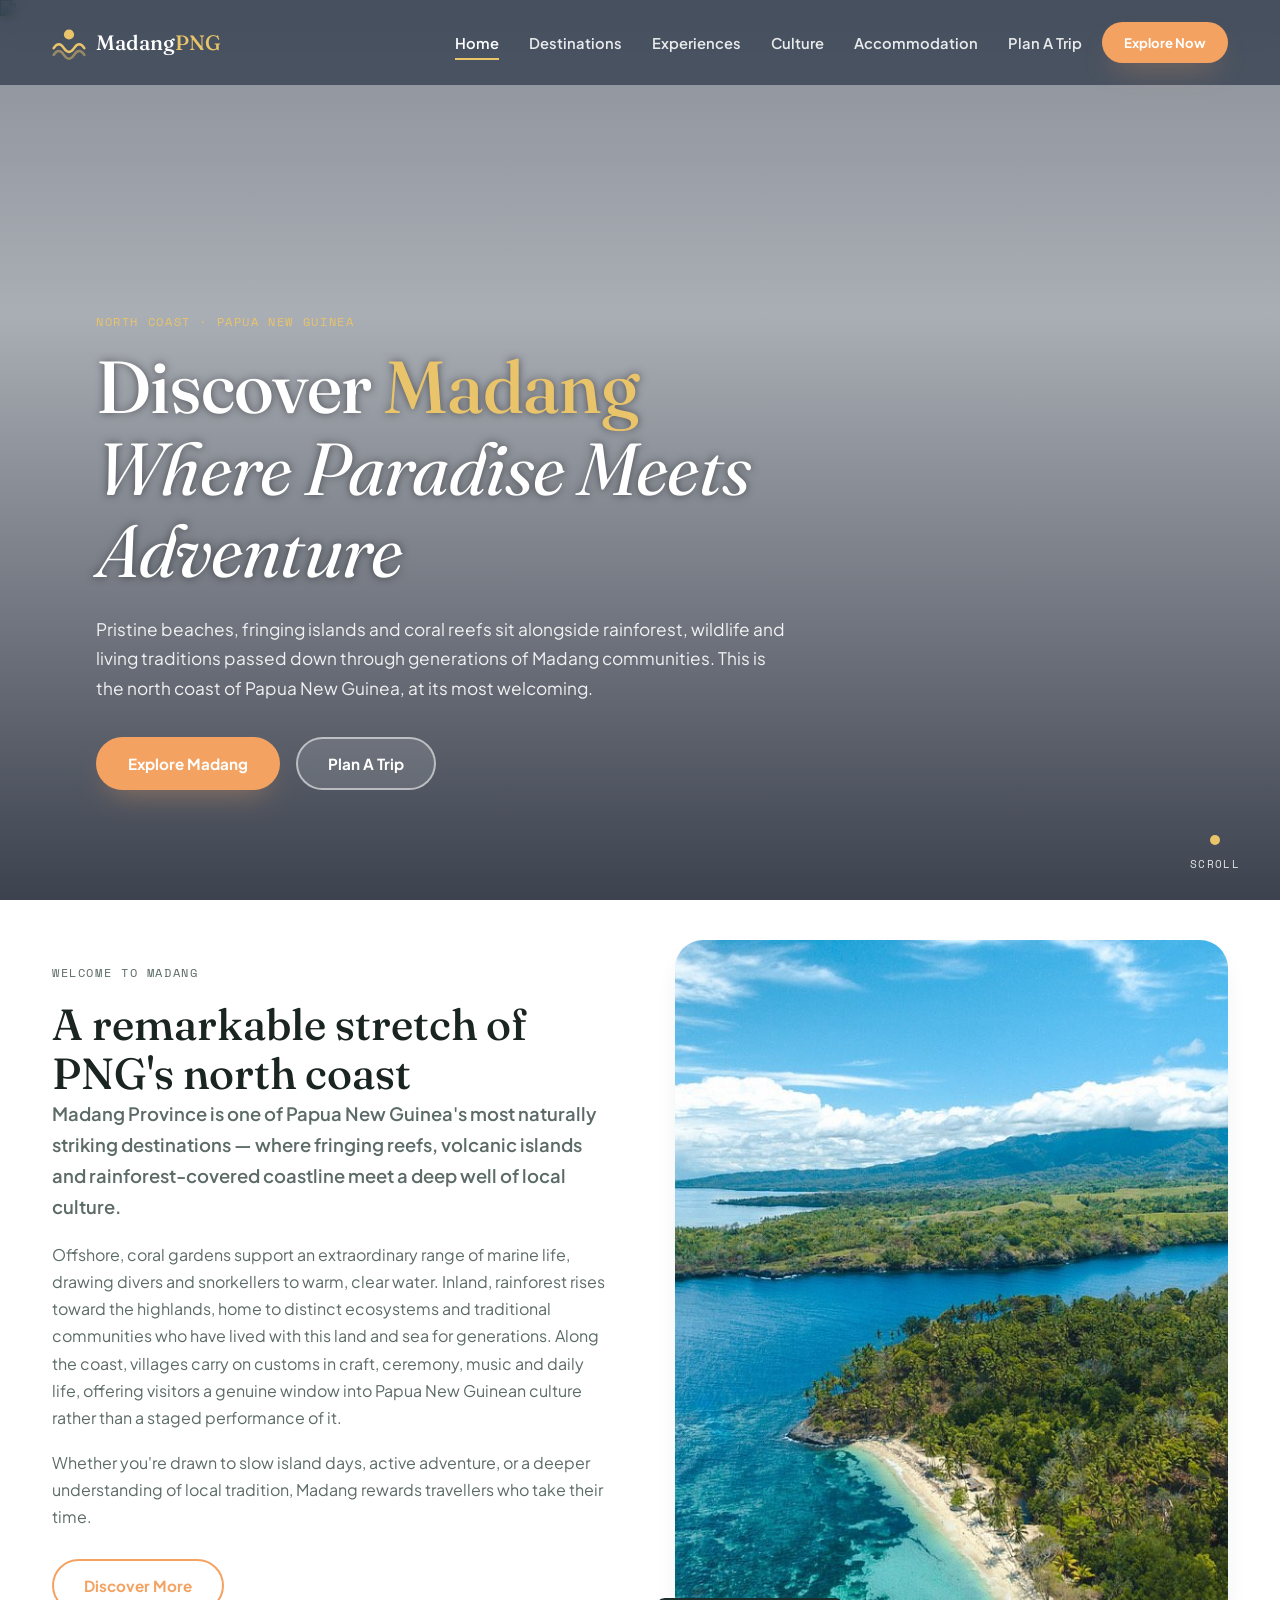
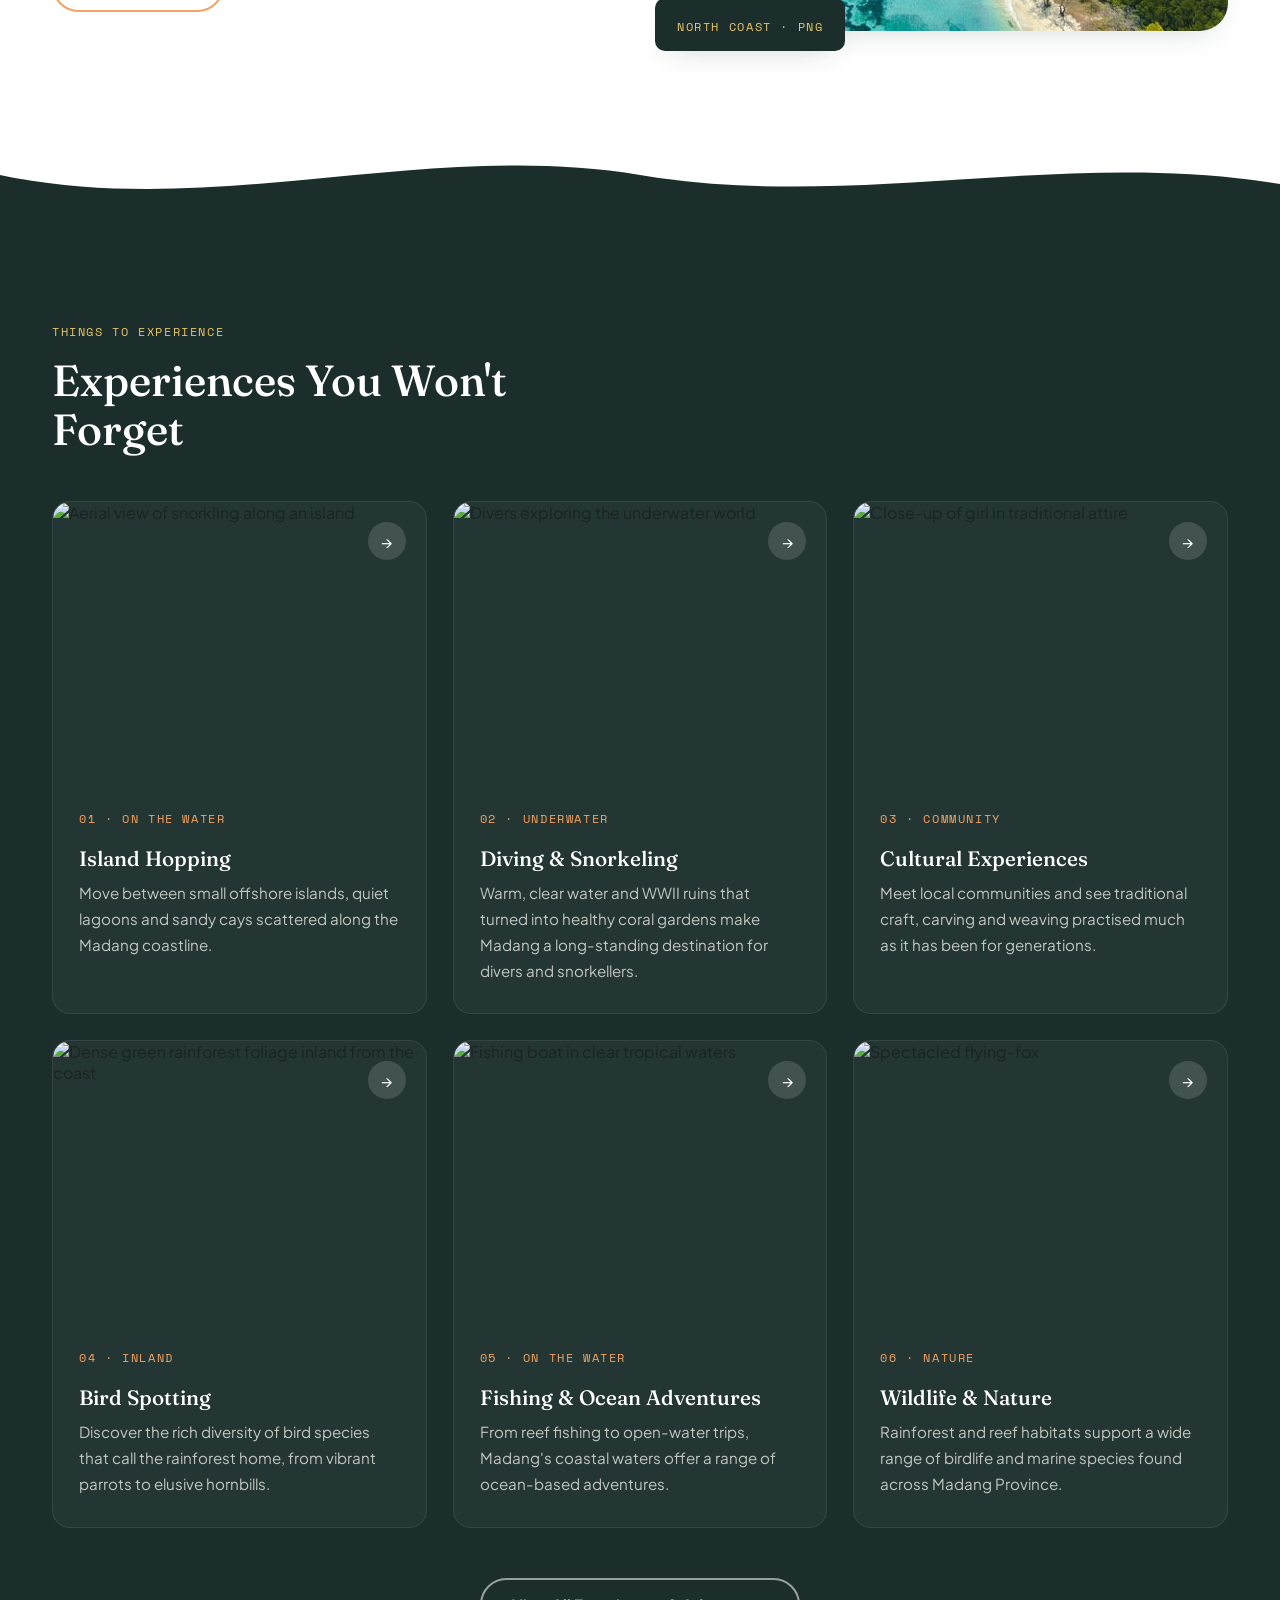
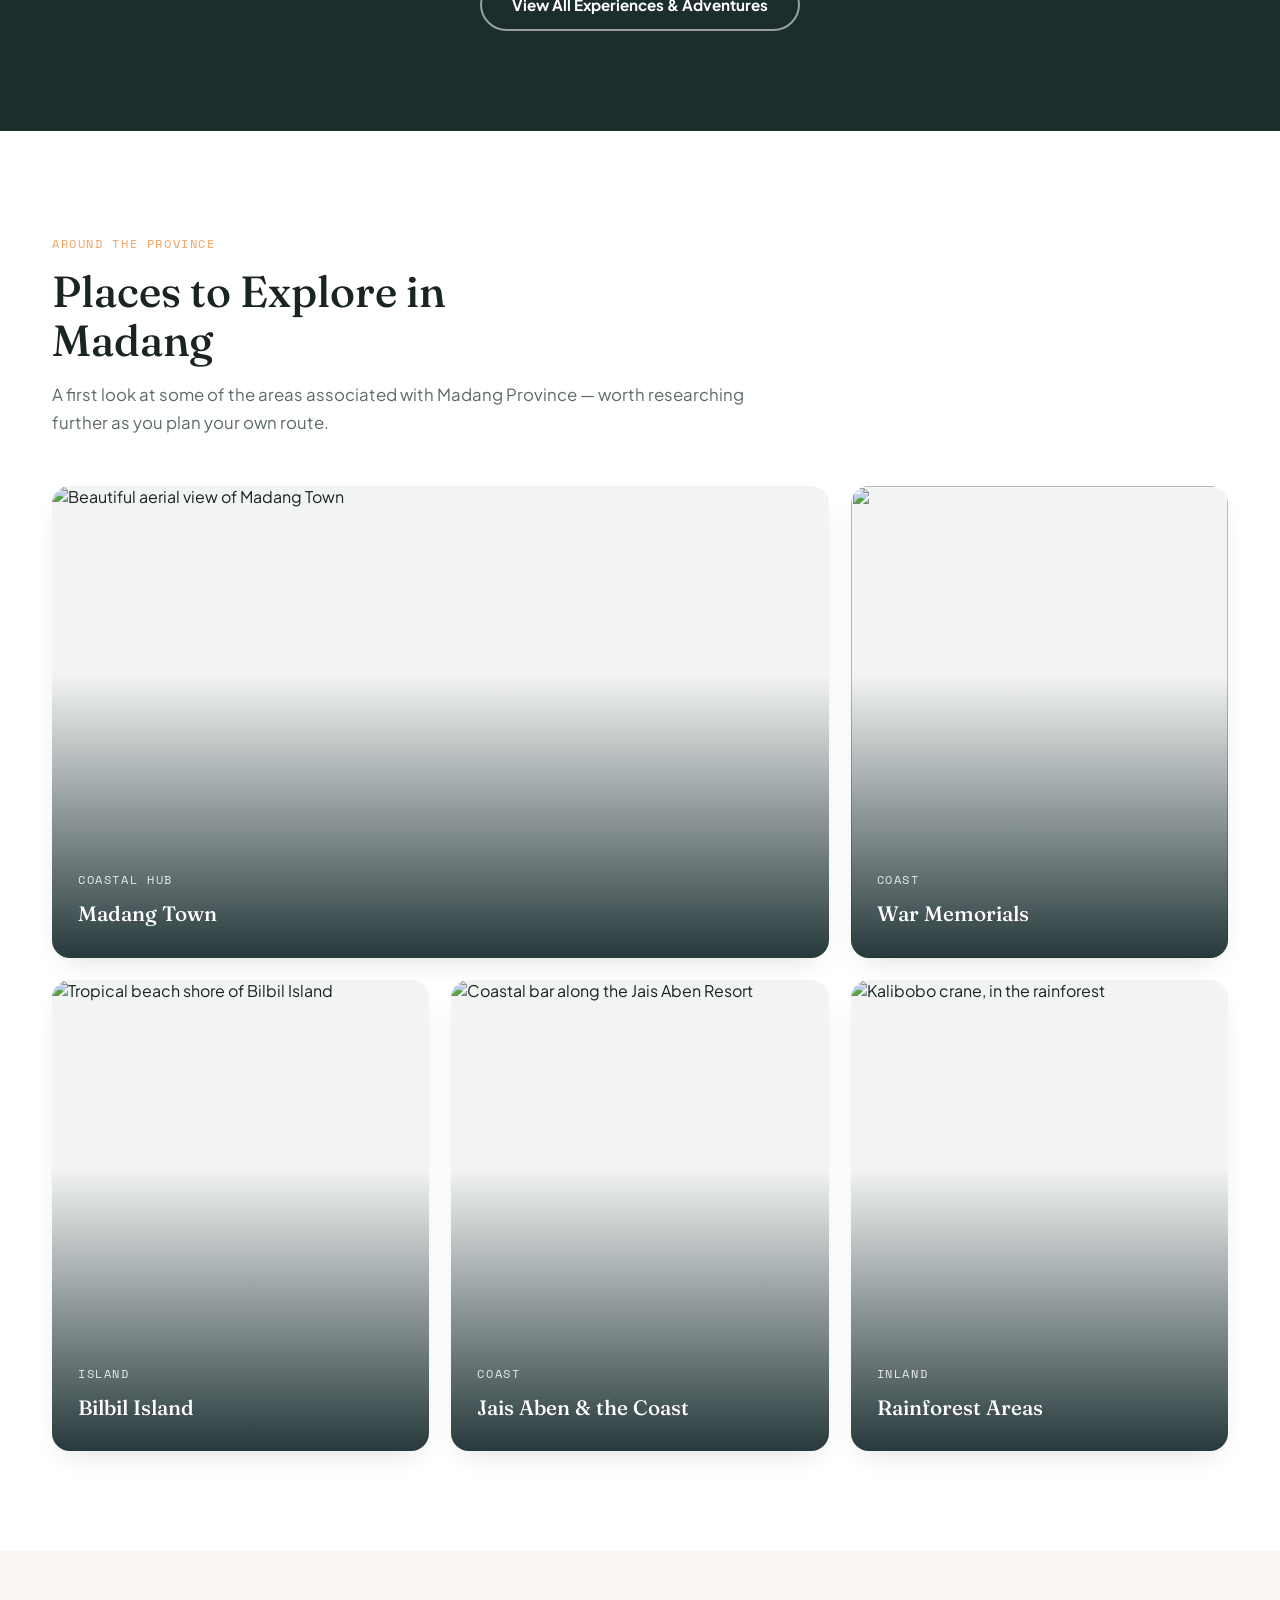
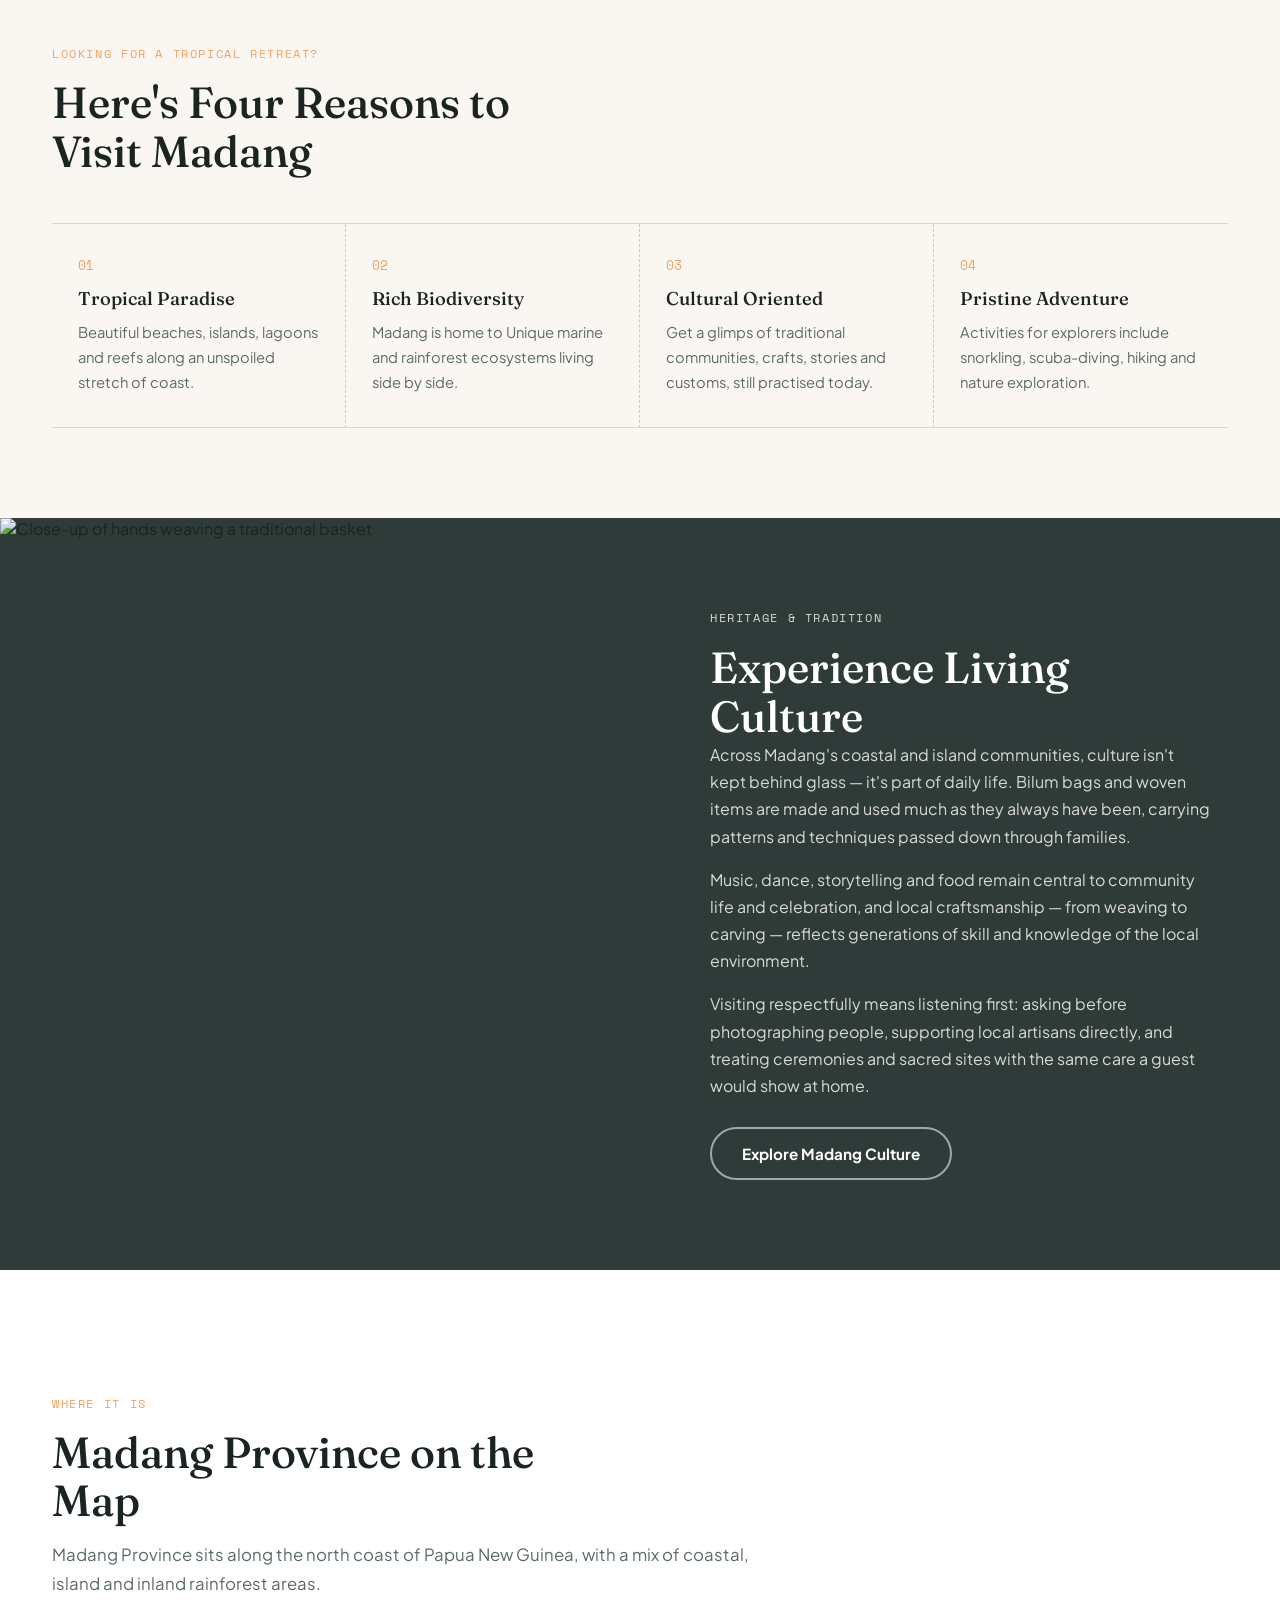
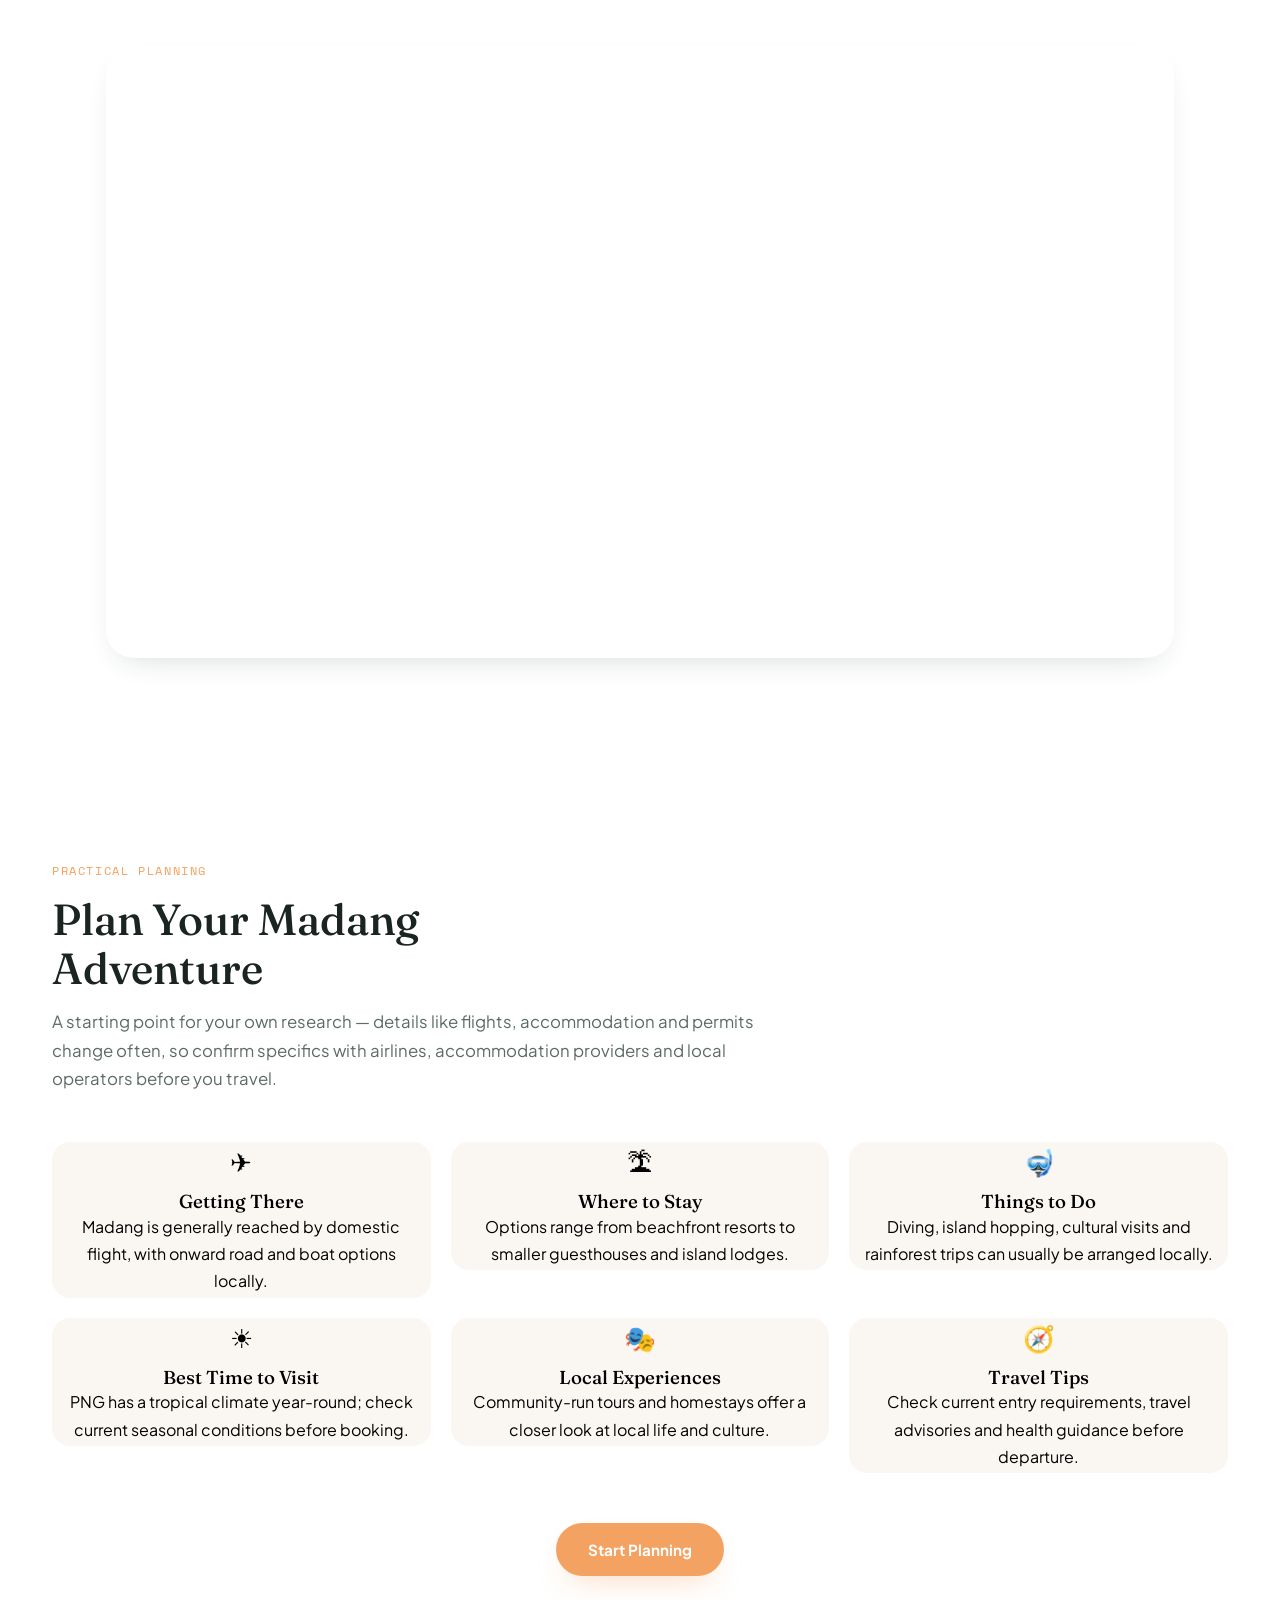
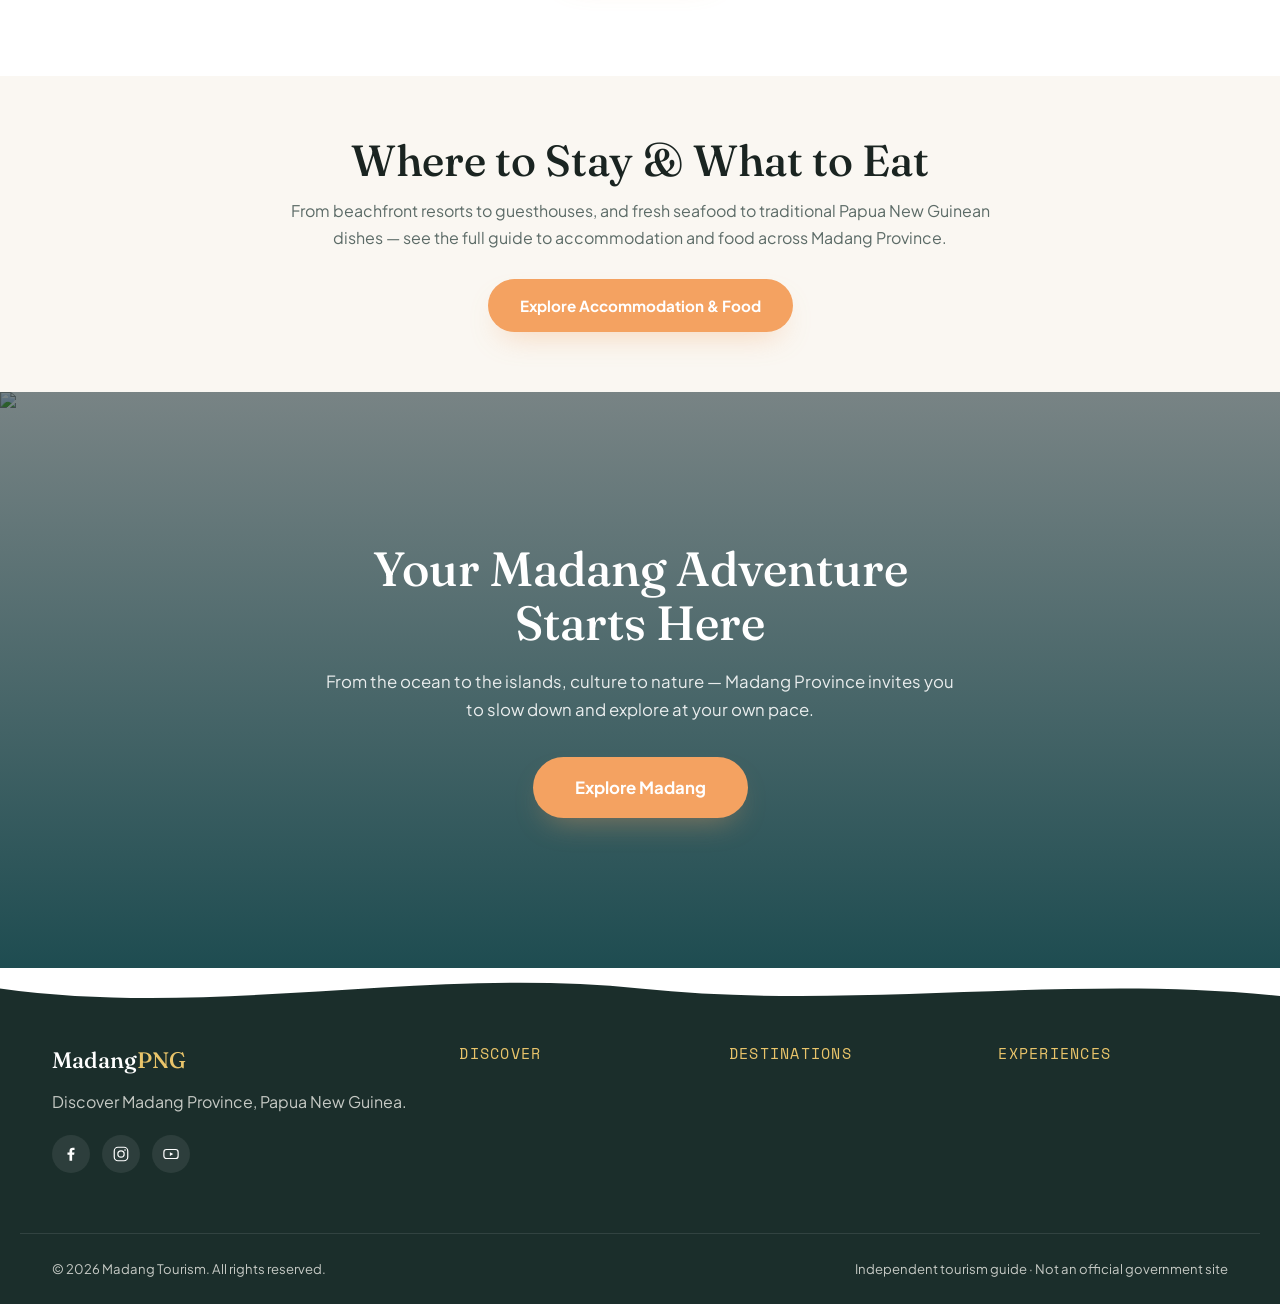
==== index.html @ 0f3cd597 "Change button text from 'Plan Your Trip' to 'Plan A Trip'" ====
<!DOCTYPE html> <!-- Declares this file as HTML5 so the browser uses modern HTML parsing rules. -->
<html lang="en"> <!-- Sets the page language to English for accessibility and correct browser interpretation. -->
  <head> <!-- Begins the metadata section where page settings, linked fonts, and the stylesheet are defined. -->
    <meta charset="UTF-8"> <!-- Declares the character set so the browser renders text correctly. -->
    <meta name="viewport" content="width=device-width, initial-scale=1.0"> <!-- Makes the page responsive by matching the device width on mobile screens. -->
    <meta name="description" content="Discover Madang Province, Papua New Guinea — tropical islands, coral reefs, rainforest and living culture on the north coast."> <!-- Provides a short summary of the page for search engines and previews. -->
    
    <title>Madang Tours | Where Paradise Meets Adventure</title> <!-- Sets the tab text and search-result page title. -->

    <link rel="preconnect" href="https://fonts.googleapis.com"> <!-- Starts a faster connection to Google Fonts before the browser requests the font files. -->
    <link rel="preconnect" href="https://fonts.gstatic.com" crossorigin> <!-- Prepares the Google Fonts host for the next font request. -->
    <link href="https://fonts.googleapis.com/css2?family=Fraunces:ital,opsz,wght@0,9..144,300;0,9..144,400;0,9..144,500;0,9..144,600;1,9..144,400;1,9..144,500&family=Plus+Jakarta+Sans:wght@400;500;600;700;800&family=Space+Mono:wght@400;700&display=swap" rel="stylesheet"> <!-- Loads the custom fonts used across the site. -->
    <link rel="stylesheet" href="style.css"> <!-- Links the shared stylesheet that controls the layout and visual styling. -->
  </head> <!-- Ends the metadata section before the visible page content begins. -->
  
  <body data-page="home"> <!-- Starts the visible page content and tells the script that this is the home page. -->

<!-- Skip link -->
<a href="#main" class="skip-link">Skip to content</a> <!-- Accessibility link letting keyboard users jump straight past the nav to the main content -->

<!-- ============ NAVIGATION ============ -->
<header class="nav" id="siteNav"> <!-- The site header/navigation bar; id is used by JS to add scroll styling -->
  <div class="nav__inner"> <!-- Inner wrapper that centers and pads the nav content -->
    <a href="#home" class="nav__brand"> <!-- Logo/brand link that scrolls back to the hero section -->
      <span class="nav__brand-mark" aria-hidden="true"> <!-- Wrapper for the decorative logo icon; hidden from screen readers -->
        <svg viewBox="0 0 40 40" width="34" height="34"><path d="M2 26c4-6 8-6 12 0s8 6 12 0 8-6 12 0" fill="none" stroke="currentColor" stroke-width="3" stroke-linecap="round"/><path d="M2 34c4-6 8-6 12 0s8 6 12 0 8-6 12 0" fill="none" stroke="currentColor" stroke-width="3" stroke-linecap="round" opacity="0.5"/><circle cx="20" cy="10" r="6" fill="currentColor"/></svg> <!-- Small hand-drawn SVG icon of waves and a sun/island representing the brand -->
      </span> <!-- Closes the icon wrapper -->
      <span class="nav__brand-text">Madang<em>PNG</em></span> <!-- The text logo "MadangPNG", matching the sub-pages -->
    </a> <!-- Closes the brand link -->

    <nav class="nav__links" id="navLinks" aria-label="Primary"> <!-- The list of navigation links; id lets JS open/close it on mobile -->
      <a href="#home" class="nav__link" data-page="home">Home</a>
      <a href="#destinations" class="nav__link">Destinations</a>
      <a href="experiences.html" class="nav__link" data-page="experiences">Experiences</a>
      <a href="culture.html" class="nav__link" data-page="culture">Culture</a>
      <a href="accommodation.html" class="nav__link" data-page="accommodation">Accommodation</a>
      <a href="#plan" class="nav__link">Plan A Trip</a>
    </nav> <!-- Closes the navigation links list -->

    <div class="nav__actions"> <!-- Wrapper for the right-hand side nav controls (button + burger) -->
      <a href="#plan" class="btn btn--coral btn--sm">Explore Now</a> <!-- Prominent call-to-action button in the nav bar -->
      <input class="menu-toggle" type="checkbox" id="navToggle" aria-label="Toggle navigation">
      <button class="nav__burger" id="navBurger" type="button" aria-label="Open menu" aria-expanded="false" aria-controls="navLinks"> <!-- Hamburger button shown only on mobile; aria attributes describe its state for screen readers -->
        <span></span><span></span><span></span> <!-- The three lines that make up the hamburger icon, animated into an X via CSS/JS -->
      </button> <!-- Closes the hamburger button -->
    </div> <!-- Closes nav actions wrapper -->
  </div> <!-- Closes nav inner wrapper -->
</header> <!-- Closes the site header -->

<main id="main"> <!-- Landmark wrapping all main page content; target of the skip link -->

  <!-- ============ HERO ============ -->
  <section class="hero" id="home"> <!-- Full-screen hero section; id="home" is the nav target -->
    <div class="hero__media"> <!-- Wrapper that holds the background image and overlay -->
      <img src="https://images.unsplash.com/photo-1544551763-46a013bb70d5?auto=format&fit=crop&w=1920&q=80" alt="Image of scuba diver diving in coral waters." loading="eager"> <!-- Hero background photo; loading="eager" because it's above the fold and should load immediately -->
      <div class="hero__overlay"></div> <!-- Empty div styled in CSS as a dark gradient so the white text stays readable over the photo -->
    </div> <!-- Closes hero media wrapper -->
    <div class="hero__content"> <!-- Wrapper for the hero text and buttons, sits above the image via z-index -->
      <p class="eyebrow eyebrow--light">north coast &middot; papua new guinea</p> <!-- Small uppercase label above the headline -->
      <h1 class="hero__title">Discover <span class="madang">Madang</span><br><em>Where Paradise Meets Adventure</em></h1> <!-- Main page headline; <br> forces a line break, <em> italicizes the tagline -->
      <p class="hero__desc">Pristine beaches, fringing islands and coral reefs sit alongside rainforest, wildlife and living traditions passed down through generations of Madang communities. This is the north coast of Papua New Guinea, at its most welcoming.</p> <!-- Supporting paragraph describing Madang -->
      <div class="hero__actions"> <!-- Wrapper that lays the two hero buttons out side by side -->
        <a href="#discover" class="btn btn--coral">Explore Madang</a> <!-- Primary button scrolling to the About/Discover section -->
        <a href="#plan" class="btn btn--ghost">Plan A Trip</a> <!-- Secondary, less prominent button scrolling to the Plan section -->
      </div> <!-- Closes hero actions wrapper -->
    </div> <!-- Closes hero content wrapper -->

    <a href="#discover" class="hero__scroll" aria-label="Scroll to discover Madang"> <!-- Scroll-down indicator link; aria-label gives it a meaningful name for screen readers -->
      <span class="hero__scroll-dot"></span> <!-- Small animated dot that bobs up and down via CSS -->
      <span class="hero__scroll-label">Scroll</span> <!-- Text label under the dot -->
    </a> <!-- Closes the scroll indicator link -->
  </section> <!-- Closes the hero section -->

  <!-- ============ ABOUT / WELCOME ============ -->
  <section class="about reveal" id="discover"> <!-- About section; "reveal" class means JS will fade it in on scroll -->
    <div class="container about__grid"> <!-- Centers content and arranges it as a two-column grid -->
      <div class="about__text"> <!-- Left column: all the text content -->
        <p class="eyebrow">welcome to madang</p> <!-- Small uppercase label above the heading -->
        <h2 class="section-title">A remarkable stretch of PNG's north coast</h2> <!-- Section heading -->
        <p class="about__lead">Madang Province is one of Papua New Guinea's most naturally striking destinations — where fringing reefs, volcanic islands and rainforest-covered coastline meet a deep well of local culture.</p> <!-- Bold lead paragraph -->
        <p>Offshore, coral gardens support an extraordinary range of marine life, drawing divers and snorkellers to warm, clear water. Inland, rainforest rises toward the highlands, home to distinct ecosystems and traditional communities who have lived with this land and sea for generations. Along the coast, villages carry on customs in craft, ceremony, music and daily life, offering visitors a genuine window into Papua New Guinean culture rather than a staged performance of it.</p> <!-- First supporting paragraph -->
        <p>Whether you're drawn to slow island days, active adventure, or a deeper understanding of local tradition, Madang rewards travellers who take their time.</p> <!-- Second supporting paragraph -->
        <a href="#experiences" class="btn btn--outline">Discover More</a> <!-- Button linking down to the Experiences section -->
      </div> <!-- Closes about text column -->
      <div class="about__media"> <!-- Right column: the featured image and its caption tag -->
        <!-- Image alternative src="https://www.facebook.com/100083305594226/posts/the-most-iconic-kalibobo-light-house-in-beautiful-madang-well-captured-by-blue-t/476476711805845/" -->

        <img src="png-experience-tours.jpg" alt="Streach of the Northern Coast" loading="lazy"> <!-- Featured photo; loading="lazy" defers loading until it's near the viewport -->
        <div class="about__media-tag"> <!-- Small badge overlapping the bottom-left corner of the image -->
          <span class="eyebrow eyebrow--mono">north coast · PNG</span> <!-- Label text inside the badge -->
        </div> <!-- Closes the media tag badge -->
      </div> <!-- Closes about media column -->
    </div> <!-- Closes about grid container -->
  </section> <!-- Closes About section -->

  <div class="wave-divider wave-divider--to-deep" aria-hidden="true"><svg viewBox="0 0 1440 100" preserveAspectRatio="none"><path d="M0,40 C240,90 480,0 720,40 C960,80 1200,10 1440,50 L1440,100 L0,100 Z"></path></svg></div> <!-- Decorative SVG wave shape that visually transitions from the light About section into the dark Experiences section -->

  <!-- ============ EXPERIENCES ============ -->
  <section class="experiences reveal" id="experiences"> <!-- Experiences section on a dark teal background -->
    <div class="container"> <!-- Centers and constrains the content width -->
      <div class="section-head"> <!-- Wrapper for the section's eyebrow label and heading -->
        <p class="eyebrow eyebrow--light">things to experience</p> <!-- Small uppercase label -->
        <h2 class="section-title section-title--light">Experiences You Won't Forget</h2> <!-- Section heading, styled light/white for the dark background -->
      </div> <!-- Closes section head -->

      <div class="exp-grid"> <!-- CSS grid laying out the six experience cards -->

        <article class="exp-card"> <!-- Card 1: Island Hopping -->
          <div class="exp-card__media"> <!-- Wrapper that crops/sizes the card image -->
            <img src="https://images.trvl-media.com/place/2200/8434f81c-63f8-4d87-891b-596296224a2b.jpg?auto=compress&cs=tinysrgb&w=1000" alt="Aerial view of snorkling along an island" loading="lazy"> <!-- Card photo, lazy-loaded since it's below the fold -->
          </div> <!-- Closes media wrapper -->
          <div class="exp-card__body"> <!-- Text content area of the card -->
            <span class="eyebrow eyebrow--mono">01 · on the water</span> <!-- Numbered category label -->
            <h3>Island Hopping</h3> <!-- Card title -->
            <p>Move between small offshore islands, quiet lagoons and sandy cays scattered along the Madang coastline.</p> <!-- Card description -->
          </div> <!-- Closes card body -->
          <span class="exp-card__arrow" aria-hidden="true">&rarr;</span> <!-- Decorative circular arrow icon that rotates on hover -->
        </article> <!-- Closes card 1 -->

        <article class="exp-card"> <!-- Card 2: Diving & Snorkeling -->
          <div class="exp-card__media"> <!-- Image wrapper -->
            <img src="https://www.diveplanit.com/wp-content/uploads/2019/11/madang-b25-machineguns.jpg" alt="Divers exploring the underwater world" loading="lazy"> <!-- Card photo -->
          </div> <!-- Closes media wrapper -->
          <div class="exp-card__body"> <!-- Text content area -->
            <span class="eyebrow eyebrow--mono">02 · underwater</span> <!-- Numbered category label -->
            <h3>Diving &amp; Snorkeling</h3> <!-- Card title -->
            <p>Warm, clear water and WWII ruins that turned into healthy coral gardens make Madang a long-standing destination for divers and snorkellers.</p> <!-- Card description -->
          </div> <!-- Closes card body -->
          <span class="exp-card__arrow" aria-hidden="true">&rarr;</span> <!-- Decorative arrow icon -->
        </article> <!-- Closes card 2 -->

        <article class="exp-card"> <!-- Card 3: Cultural Experiences -->
          <div class="exp-card__media"> <!-- Image wrapper -->
            <img src="https://images.trvl-media.com/place/2200/9c62623a-3e90-42ce-a5d0-fafba3432986.jpg" alt="Close-up of girl in traditional attire" loading="lazy"> <!-- Card photo -->
          </div> <!-- Closes media wrapper -->
          <div class="exp-card__body"> <!-- Text content area -->
            <span class="eyebrow eyebrow--mono">03 · community</span> <!-- Numbered category label -->
            <h3>Cultural Experiences</h3> <!-- Card title -->
            <p>Meet local communities and see traditional craft, carving and weaving practised much as it has been for generations.</p> <!-- Card description -->
          </div> <!-- Closes card body -->
          <span class="exp-card__arrow" aria-hidden="true">&rarr;</span> <!-- Decorative arrow icon -->
        </article> <!-- Closes card 3 -->

        <article class="exp-card"> <!-- Card 4: Rainforest Adventures -->
          <div class="exp-card__media"> <!-- Image wrapper -->
            <img src="https://cdn.crowdriff.com/in-use/c06ed5a4-ca89-f542-00bb-84ffbcfb53c4/1080.jpg" alt="Dense green rainforest foliage inland from the coast" loading="lazy"> <!-- Card photo -->
          </div> <!-- Closes media wrapper -->
          <div class="exp-card__body"> <!-- Text content area -->
            <span class="eyebrow eyebrow--mono">04 · inland</span> <!-- Numbered category label -->
            <h3>Bird Spotting</h3> <!-- Card title -->
            <p>Discover the rich diversity of bird species that call the rainforest home, from vibrant parrots to elusive hornbills.</p> <!-- Card description -->
          </div> <!-- Closes card body -->
          <span class="exp-card__arrow" aria-hidden="true">&rarr;</span> <!-- Decorative arrow icon -->
        </article> <!-- Closes card 4 -->

        <article class="exp-card"> <!-- Card 5: Fishing & Ocean Adventures -->
          <div class="exp-card__media"> <!-- Image wrapper -->
            <img src="https://papuanewguinea.travel/wp-content/uploads/2023/10/sport-fisher_sportfishing-png_papua-new-guinea_2_0-1024x683.jpg?auto=compress&cs=tinysrgb&w=1000" alt="Fishing boat in clear tropical waters" loading="lazy"> <!-- Card photo -->
          </div> <!-- Closes media wrapper -->
          <div class="exp-card__body"> <!-- Text content area -->
            <span class="eyebrow eyebrow--mono">05 · on the water</span> <!-- Numbered category label -->
            <h3>Fishing &amp; Ocean Adventures</h3> <!-- Card title -->
            <p>From reef fishing to open-water trips, Madang's coastal waters offer a range of ocean-based adventures.</p> <!-- Card description -->
          </div> <!-- Closes card body -->
          <span class="exp-card__arrow" aria-hidden="true">&rarr;</span> <!-- Decorative arrow icon -->
        </article> <!-- Closes card 5 -->

        <article class="exp-card"> <!-- Card 6: Wildlife & Nature -->
          <div class="exp-card__media"> <!-- Image wrapper -->
            <img src="https://images.theconversation.com/files/343629/original/file-20200624-132410-mtns55.jpg?ixlib=rb-4.1.1&q=45&auto=format&w=1000&fit=clip" alt="Spectacled flying-fox" loading="lazy"> <!-- Card photo -->
          </div> <!-- Closes media wrapper -->
          <div class="exp-card__body"> <!-- Text content area -->
            <span class="eyebrow eyebrow--mono">06 · nature</span> <!-- Numbered category label -->
            <h3>Wildlife &amp; Nature</h3> <!-- Card title -->
            <p>Rainforest and reef habitats support a wide range of birdlife and marine species found across Madang Province.</p> <!-- Card description -->
          </div> <!-- Closes card body -->
          <span class="exp-card__arrow" aria-hidden="true">&rarr;</span> <!-- Decorative arrow icon -->
        </article> <!-- Closes card 6 -->

      </div> <!-- Closes experiences grid -->
      <div class="plan-cta"> <!-- Reuses the same centered-button wrapper style as the Plan section -->
        <a href="experiences.html" class="btn btn--outline-light">View All Experiences &amp; Adventures</a> <!-- Links to the full Experiences & Adventures page for the complete list -->
      </div> <!-- Closes the view-all CTA wrapper -->
    </div> <!-- Closes container -->
  </section> <!-- Closes Experiences section -->

  <!-- ============ DESTINATIONS ============ -->
  <section class="destinations reveal" id="destinations"> <!-- Destinations section, light background -->
    <div class="container"> <!-- Centers content -->
      <div class="section-head"> <!-- Heading block for this section -->
        <p class="eyebrow">around the province</p> <!-- Small uppercase label -->
        <h2 class="section-title">Places to Explore in Madang</h2> <!-- Section heading -->
        <p class="section-lead">A first look at some of the areas associated with Madang Province — worth researching further as you plan your own route.</p> <!-- Explanatory lead paragraph, sets honest expectations -->
      </div> <!-- Closes section head -->

      <div class="dest-grid"> <!-- CSS grid laying out the destination cards -->

        <article class="dest-card dest-card--wide"> <!-- First card, styled wider (spans 2 grid columns) -->
          <img src="https://thewritestuffpng.com/wp-content/uploads/2022/03/DSCN6022-1.jpg" alt="Beautiful aerial view of Madang Town" loading="lazy"> <!-- Background photo for the card -->
          <div class="dest-card__overlay"> <!-- Text overlay sitting on top of the image -->
            <span class="eyebrow eyebrow--mono eyebrow--light">coastal hub</span> <!-- Category label -->
            <h3>Madang Town</h3> <!-- Destination name -->
            <!--<p>Known locally as a scenic harbour town and the province's main coastal centre.</p> Destination description -->
          </div> <!-- Closes overlay -->
        </article> <!-- Closes Madang Town card -->

        <article class="dest-card"> <!-- Second card: War memorial card -->
          <img src="https://madfornewsblog.wordpress.com/wp-content/uploads/2019/04/anzac.jpg?w=816" loading="lazy"> <!-- Background photo -->
          <div class="dest-card__overlay"> <!-- Text overlay -->
            <span class="eyebrow eyebrow--mono eyebrow--light">coast</span> <!-- Category label -->
            <h3>War Memorials</h3> <!-- Destination name -->
            <!--<p>The Coastwatchers Memorial in Madang, Papua New Guinea, stands as a prominent monument honoring the brave operatives of World War II</p> Description -->
          </div> <!-- Closes overlay -->
        </article> <!-- Closes War Memorial card -->

        <article class="dest-card"> <!-- Third card: Bilbil Island -->
          <img src="https://www.journeyera.com/wp-content/uploads/2019/11/MADANG-PAPUA-NEW-GUINEA-0229-1-768x512.jpg" alt="Tropical beach shore of Bilbil Island" loading="lazy"> <!-- Background photo -->
          <div class="dest-card__overlay"> <!-- Text overlay -->
            <span class="eyebrow eyebrow--mono eyebrow--light">island</span> <!-- Category label -->
            <h3>Bilbil Island</h3> <!-- Destination name -->
            <!--<p>A coastal community associated with traditional pottery-making along this stretch of coast.</p> Description -->
          </div> <!-- Closes overlay -->
        </article> <!-- Closes Bilbil Island card -->

        <article class="dest-card"> <!-- Fourth card: Jais Aben & the Coast -->
          <img src="https://dynamic-media-cdn.tripadvisor.com/media/photo-o/04/53/e9/d3/eating-outdoors-at-restaurant.jpg?w=900&h=-1&s=1" alt="Coastal bar along the Jais Aben Resort" loading="lazy"> <!-- Background photo -->
          <div class="dest-card__overlay"> <!-- Text overlay -->
            <span class="eyebrow eyebrow--mono eyebrow--light">coast</span> <!-- Category label -->
            <h3>Jais Aben &amp; the Coast</h3> <!-- Destination name -->
            <!--<p>Coastal areas north of Madang Town, known generally for diving access and quiet shoreline.</p> Description -->
          </div> <!-- Closes overlay -->
        </article> <!-- Closes Jais Aben card -->

        <article class="dest-card"> <!-- Sixth card: Rainforest Areas -->
          <img src="https://www.postcourier.com.pg/wp-content/uploads/2018/12/Canopy.gif?resize=1536,864" alt="Kalibobo crane, in the rainforest" loading="lazy"> <!-- Background photo -->
          <div class="dest-card__overlay"> <!-- Text overlay -->
            <span class="eyebrow eyebrow--mono eyebrow--light">inland</span> <!-- Category label -->
            <h3>Rainforest Areas</h3> <!-- Destination name -->
            <!--<p>Inland from the coast, rainforest landscapes offer a very different side of the province.</p> Description -->
          </div> <!-- Closes overlay -->
        </article> <!-- Closes Rainforest Areas card -->

      </div> <!-- Closes destinations grid -->
    </div> <!-- Closes container -->
  </section> <!-- Closes Destinations section -->

  <!-- ============ WHY MADANG — DIVE LOG STATS ============ -->
  <section class="why reveal"> <!-- "Why Madang" section on a sandy background -->
    <div class="container"> <!-- Centers content -->
      <div class="section-head"> <!-- Heading block -->
        <p class="eyebrow">looking for a tropical retreat?</p> <!-- Small uppercase label -->
        <h2 class="section-title">Here's Four Reasons to Visit Madang</h2> <!-- Section heading -->
      </div> <!-- Closes heading block -->

      <div class="why-log"> <!-- Grid of four "dive log" style entries with dashed dividers -->
        <div class="why-entry"> <!-- Entry 1 -->
          <span class="why-entry__mark" aria-hidden="true">01</span> <!-- Numbered mono-font label -->
          <h3>Tropical Paradise</h3> <!-- Entry heading -->
          <p>Beautiful beaches, islands, lagoons and reefs along an unspoiled stretch of coast.</p> <!-- Entry description -->
        </div> <!-- Closes entry 1 -->
        <div class="why-entry"> <!-- Entry 2 -->
          <span class="why-entry__mark" aria-hidden="true">02</span> <!-- Numbered label -->
          <h3>Rich Biodiversity</h3> <!-- Entry heading -->
          <p>Madang is home to Unique marine and rainforest ecosystems living side by side.</p> <!-- Entry description -->
        </div> <!-- Closes entry 2 -->
        <div class="why-entry"> <!-- Entry 3 -->
          <span class="why-entry__mark" aria-hidden="true">03</span> <!-- Numbered label -->
          <h3>Cultural Oriented</h3> <!-- Entry heading -->
          <p>Get a glimps of traditional communities, crafts, stories and customs, still practised today.</p> <!-- Entry description -->
        </div> <!-- Closes entry 3 -->
        <div class="why-entry"> <!-- Entry 4 -->
          <span class="why-entry__mark" aria-hidden="true">04</span> <!-- Numbered label -->
          <h3>Pristine Adventure</h3> <!-- Entry heading -->
          <p>Activities for explorers include snorkling, scuba-diving, hiking and nature exploration.</p> <!-- Entry description -->
        </div> <!-- Closes entry 4 -->
      </div> <!-- Closes why-log grid -->
    </div> <!-- Closes container -->
  </section> <!-- Closes Why Madang section -->

  <!-- ============ CULTURE ============ -->
  <section class="culture reveal" id="culture"> <!-- Two-column culture section on a deep green background -->
    <div class="culture__media"> <!-- Left/first column: the image -->
      <img src="https://images.trvl-media.com/place/2200/f64c86e2-c1e4-4a08-9428-fb7c15d194a0.jpg" alt="Close-up of hands weaving a traditional basket" loading="lazy"> <!-- Culture photo -->
    </div> <!-- Closes culture media column -->
    <div class="culture__content"> <!-- Right/second column: the text -->
      <p class="eyebrow eyebrow--mono">heritage &amp; tradition</p> <!-- Small uppercase label -->
      <h2 class="section-title">Experience Living Culture</h2> <!-- Section heading -->
      <p>Across Madang's coastal and island communities, culture isn't kept behind glass — it's part of daily life. Bilum bags and woven items are made and used much as they always have been, carrying patterns and techniques passed down through families.</p> <!-- First paragraph -->
      <p>Music, dance, storytelling and food remain central to community life and celebration, and local craftsmanship — from weaving to carving — reflects generations of skill and knowledge of the local environment.</p> <!-- Second paragraph -->
      <p>Visiting respectfully means listening first: asking before photographing people, supporting local artisans directly, and treating ceremonies and sacred sites with the same care a guest would show at home.</p> <!-- Third paragraph, on respectful tourism -->
      <a href="#plan" class="btn btn--outline btn--outline-light">Explore Madang Culture</a> <!-- Call-to-action button linking to the Plan section -->
    </div> <!-- Closes culture content column -->
  </section> <!-- Closes Culture section -->

  <br> <!-- Extra spacing before the map section -->

  <!-- ============ MAP OF MADANG PROVINCE ============ -->
  <section class="google_maps" id="map"> <!-- Google Maps embed section -->
    <div class="container"> <!-- Centers content -->
      <div class="section-head"> <!-- Heading block -->
        <p class="eyebrow">where it is</p> <!-- Small uppercase label -->
        <h2 class="section-title">Madang Province on the Map</h2> <!-- Section heading -->
        <p class="section-lead">Madang Province sits along the north coast of Papua New Guinea, with a mix of coastal, island and inland rainforest areas.</p> <!-- Explanatory lead paragraph -->
      </div> <!-- Closes heading block -->
    </div> <!-- Closes container -->
    <div class="google_maps__frame-wrap">
      <iframe src="https://www.google.com/maps/embed?pb=!1m18!1m12!1m3!1d31785.679649493693!2d145.76261021116304!3d-5.229681826707004!2m3!1f0!2f0!3f0!3m2!1i1024!2i768!4f13.1!3m3!1m2!1s0x68f5e6c94906e557%3A0xfba03fe5fcb7b051!2sMadang%20Madang%20Province!5e0!3m2!1sen!2spg!4v1786619159488!5m2!1sen!2spg" allowfullscreen="" loading="lazy" referrerpolicy="strict-origin-when-cross-origin" title="Map of Madang Province"></iframe>
    </div>
  </section>

  <!-- ============ PLAN YOUR TRIP ============ -->
  <section class="plan reveal" id="plan"> <!-- Plan Your Trip section -->
    <div class="container"> <!-- Centers content -->
      <div class="section-head"> <!-- Heading block -->
        <p class="eyebrow">practical planning</p> <!-- Small uppercase label -->
        <h2 class="section-title">Plan Your Madang Adventure</h2> <!-- Section heading -->
        <p class="section-lead">A starting point for your own research — details like flights, accommodation and permits change often, so confirm specifics with airlines, accommodation providers and local operators before you travel.</p> <!-- Honest disclaimer paragraph -->
      </div> <!-- Closes heading block -->

      <div class="plan-grid" id="planGrid"> <!-- Grid of six clickable planning cards; id referenced by JS -->
        <button class="plan-card" data-plan="getting-there" aria-expanded="false"> <!-- Card 1 button; data-plan is the key JS uses to look up its detail text -->
          <span class="plan-card__icon" aria-hidden="true">✈</span> <!-- Emoji icon representing air travel -->
          <h3>Getting There</h3> <!-- Card title -->
          <p>Madang is generally reached by domestic flight, with onward road and boat options locally.</p> <!-- Card summary text -->
        </button> <!-- Closes card 1 -->
        <button class="plan-card" data-plan="where-to-stay" aria-expanded="false"> <!-- Card 2 button -->
          <span class="plan-card__icon" aria-hidden="true">🏝</span> <!-- Emoji icon representing accommodation -->
          <h3>Where to Stay</h3> <!-- Card title -->
          <p>Options range from beachfront resorts to smaller guesthouses and island lodges.</p> <!-- Card summary text -->
        </button> <!-- Closes card 2 -->
        <button class="plan-card" data-plan="things-to-do" aria-expanded="false"> <!-- Card 3 button -->
          <span class="plan-card__icon" aria-hidden="true">🤿</span> <!-- Emoji icon representing activities -->
          <h3>Things to Do</h3> <!-- Card title -->
          <p>Diving, island hopping, cultural visits and rainforest trips can usually be arranged locally.</p> <!-- Card summary text -->
        </button> <!-- Closes card 3 -->
        <button class="plan-card" data-plan="best-time" aria-expanded="false"> <!-- Card 4 button -->
          <span class="plan-card__icon" aria-hidden="true">☀</span> <!-- Emoji icon representing climate/season -->
          <h3>Best Time to Visit</h3> <!-- Card title -->
          <p>PNG has a tropical climate year-round; check current seasonal conditions before booking.</p> <!-- Card summary text -->
        </button> <!-- Closes card 4 -->
        <button class="plan-card" data-plan="local-experiences" aria-expanded="false"> <!-- Card 5 button -->
          <span class="plan-card__icon" aria-hidden="true">🎭</span> <!-- Emoji icon representing culture/experiences -->
          <h3>Local Experiences</h3> <!-- Card title -->
          <p>Community-run tours and homestays offer a closer look at local life and culture.</p> <!-- Card summary text -->
        </button> <!-- Closes card 5 -->
        <button class="plan-card" data-plan="travel-tips" aria-expanded="false"> <!-- Card 6 button -->
          <span class="plan-card__icon" aria-hidden="true">🧭</span> <!-- Emoji icon representing general travel tips -->
          <h3>Travel Tips</h3> <!-- Card title -->
          <p>Check current entry requirements, travel advisories and health guidance before departure.</p> <!-- Card summary text -->
        </button> <!-- Closes card 6 -->
      </div> <!-- Closes plan grid -->

      <div class="plan-detail" id="planDetail" hidden></div> <!-- Empty panel that JS fills with expanded detail text when a plan card is clicked; hidden by default -->

      <div class="plan-cta"> <!-- Wrapper to center the final call-to-action button -->
        <a href="#" class="btn btn--coral">Start Planning</a> <!-- Placeholder CTA button (no real destination yet, so href="#") -->
      </div> <!-- Closes plan CTA wrapper -->
    </div> <!-- Closes container -->
  </section> <!-- Closes Plan Your Trip section -->

  <!-- ============ CROSS-LINK: ACCOMMODATION & FOOD ============ -->
  <section class="page-link-banner reveal"> <!-- Short banner pointing visitors to the dedicated Accommodation & Food page -->
    <div class="container"> <!-- Centers the banner content -->
      <h2 class="section-title">Where to Stay &amp; What to Eat</h2> <!-- Banner heading -->
      <p>From beachfront resorts to guesthouses, and fresh seafood to traditional Papua New Guinean dishes — see the full guide to accommodation and food across Madang Province.</p> <!-- Banner supporting text -->
      <div class="btn-row"> <!-- Wrapper that centers the CTA button -->
        <a href="accommodation.html" class="btn btn--coral">Explore Accommodation &amp; Food</a> <!-- Links to the new page -->
      </div> <!-- Closes button wrapper -->
    </div> <!-- Closes container -->
  </section> <!-- Closes cross-link banner -->

  <!-- ============ FINAL CTA ============ -->
  <section class="final-cta"> <!-- Full-bleed closing call-to-action section -->
    <div class="final-cta__media"> <!-- Wrapper holding the background photo and its overlay -->
      <img src="https://dynamic-media-cdn.tripadvisor.com/media/photo-o/11/bd/e2/ff/kalibobo-village.jpg?w=1100&h=-1&s=1" alt="Vibrant underwater coral reef scene" loading="lazy"> <!-- Background photo -->
      <div class="final-cta__overlay"></div> <!-- Dark gradient overlay so the white text stays readable -->
    </div> <!-- Closes media wrapper -->
    <div class="final-cta__content"> <!-- Centered text content sitting above the image -->
      <h2>Your Madang Adventure Starts Here</h2> <!-- CTA heading -->
      <p>From the ocean to the islands, culture to nature — Madang Province invites you to slow down and explore at your own pace.</p> <!-- CTA supporting text -->
      <a href="#home" class="btn btn--coral btn--lg">Explore Madang</a> <!-- Large CTA button that scrolls back to the top/hero -->
    </div> <!-- Closes CTA content -->
  </section> <!-- Closes Final CTA section -->

</main> <!-- Closes the main content landmark -->

<!-- ============ FOOTER ============ -->
<footer class="footer"> <!-- Site footer -->
  <div class="wave-divider wave-divider--footer" aria-hidden="true"><svg viewBox="0 0 1440 80" preserveAspectRatio="none"><path d="M0,30 C240,70 480,0 720,30 C960,60 1200,10 1440,40 L1440,0 L0,0 Z"></path></svg></div> <!-- Decorative wave shape transitioning into the footer -->

  <div class="container footer__grid"> <!-- Centers content and lays footer columns out in a grid -->
    <div class="footer__brand"> <!-- First column: brand name, tagline, social icons -->
      <span class="nav__brand-text nav__brand-text--footer">Madang<em>PNG</em></span> <!-- Footer logo text, reusing the nav brand styling -->
      <p>Discover Madang Province, Papua New Guinea.</p> <!-- Short tagline -->
      <div class="footer__social" aria-label="Social media"> <!-- Wrapper for the social icon links -->
        <a href="https://facebook.com/groups/264377520644414/" aria-label="Facebook"> <!-- Placeholder Facebook link; "#" used since no real URL was provided -->
          <svg viewBox="0 0 24 24" width="18" height="18"><path fill="currentColor" d="M13.5 21v-8h2.7l.4-3.1h-3.1V8c0-.9.25-1.5 1.55-1.5H16.7V3.7C16.4 3.66 15.4 3.58 14.2 3.58c-2.5 0-4.2 1.5-4.2 4.3v2.02H7.3V13h2.7v8h3.5Z"/></svg> <!-- Facebook "f" icon drawn as an SVG path -->
        </a> <!-- Closes Facebook link -->
        <a href="https://instagram.com" aria-label="Instagram"> <!-- Placeholder Instagram link -->
          <svg viewBox="0 0 24 24" width="18" height="18"><rect x="3" y="3" width="18" height="18" rx="5" fill="none" stroke="currentColor" stroke-width="1.6"/><circle cx="12" cy="12" r="4.2" fill="none" stroke="currentColor" stroke-width="1.6"/><circle cx="17.4" cy="6.6" r="1.1" fill="currentColor"/></svg> <!-- Instagram camera icon drawn as SVG shapes -->
        </a> <!-- Closes Instagram link -->
        <a href="https://youtu.be/GyY1-KEqJPc?si=WD-9SCqqkxeAeBcM" aria-label="YouTube"> <!-- Placeholder YouTube link -->
          <svg viewBox="0 0 24 24" width="18" height="18"><rect x="2.5" y="6" width="19" height="12" rx="3.5" fill="none" stroke="currentColor" stroke-width="1.6"/><path fill="currentColor" d="M10.5 9.5v5l4.5-2.5-4.5-2.5Z"/></svg> <!-- YouTube play-button icon drawn as SVG shapes -->
        </a> <!-- Closes YouTube link -->
      </div> <!-- Closes social icons wrapper -->
    </div> <!-- Closes footer brand column -->

    <div class="footer__col"> 
      <h4><a href="index.html#discover">Discover</a></h4>
    </div>

    <div class="footer__col">
      <h4><a href="index.html#destinations">Destinations</a></h4>
    </div>

    <div class="footer__col">
      <h4><a href="experiences.html">Experiences</a></h4>
    </div>
  </div> <!-- Closes footer grid -->

  <div class="container footer__bottom"> <!-- Bottom strip of the footer with copyright text -->
    <p>&copy; <span id="year"></span> Madang Tourism. All rights reserved.</p> <!-- Copyright line; JS fills in the current year into the span -->
    <p class="footer__note">Independent tourism guide · Not an official government site</p> <!-- Disclaimer clarifying this isn't an official government website -->
  </div> <!-- Closes footer bottom strip -->
</footer> <!-- Closes site footer -->

<button class="back-to-top" id="backToTop" aria-label="Back to top"> <!-- Floating button that appears after scrolling down; id used by JS -->
  <svg viewBox="0 0 24 24" width="20" height="20"><path fill="currentColor" d="M12 4l-8 8h5v8h6v-8h5z"/></svg> <!-- Upward-pointing arrow icon -->
</button> <!-- Closes back-to-top button -->

<script src="script.js"></script> <!-- Loads the external JavaScript file; placed at the end so the DOM exists before it runs -->
</body> <!-- Closes the visible body content -->
</html> <!-- Closes the root HTML element -->
---- style.css ----
/* ==========================================================================
   MADANG PROVINCE TOURISM — STYLESHEET
   Design tokens: ocean-forward palette, Fraunces + Plus Jakarta Sans + Space Mono
   Signature element: the "tide line" — a wave-shaped scroll progress indicator

   File purpose: shared visual design for all pages in the Madang tourism site.
   This stylesheet defines the full layout, typography, spacing, responsive rules,
   and reusable component styling used by the homepage and sub-pages.
   ========================================================================== */

:root { /* :root targets the whole document so these custom properties (variables) are available everywhere */
  /* Analogous Palette */
  --color-primary-orange: #F4A261;  /* Warm Terracotta / Amber (Primary CTA & interactive elements) */
  --color-secondary-coral: #E76F51; /* Vibrant Sunset Coral (Accents, badges, and secondary highlights) */
  --color-accent-gold: #E9C46A;     /* Sun Gold (Icons, secondary buttons, and active states) */

  /* Base & Background Colors */
  --color-bg-main: #FAF7F2;         /* Soft Sandy Cream for light backgrounds */
  --color-bg-card: #FFFFFF;         /* Pure white for content cards */
  --color-header-bg: #1B2E2B;       /* Deep Rainforest Slate for header nav & dark sections */

  /* Typography Colors */
  --color-text-dark: #1A2421;       /* Deep Charcoal for high legibility body text */
  --color-text-muted: #5C6B67;      /* Muted Slate for secondary text */

  /* Legacy aliases for the existing stylesheet structure */
  --reef-deep: var(--color-header-bg);
  --lagoon: var(--color-primary-orange);
  --tide: var(--color-accent-gold);
  --palm: #2E3B39;
  --sand: var(--color-bg-main);
  --shell: var(--color-bg-card);
  --coral: var(--color-primary-orange);
  --coral-deep: var(--color-secondary-coral);
  --ink: var(--color-text-dark);
  --ink-soft: var(--color-text-muted);

  /* Type */
  --font-display: "Fraunces", Georgia, serif; /* serif font used for headings; Georgia is the fallback if Fraunces fails to load */
  --font-body: "Plus Jakarta Sans", -apple-system, BlinkMacSystemFont, sans-serif; /* sans-serif font used for paragraphs and UI text */
  --font-mono: "Space Mono", "Courier New", monospace; /* monospace font used for labels, metadata and compact UI text */
  --font-cooper: "Cooper Black", Cooper, Georgia, serif; /* heavy serif font used for bold headlines/eyebrows for a playful, retro feel */

  /* Layout */
  --container-w: 1240px; /* maximum width for centered page content */
  --radius-lg: 28px; /* large corner rounding, used on bigger cards/images */
  --radius-md: 18px; /* medium corner rounding, used on most cards */
  --radius-sm: 10px; /* small corner rounding, used on badges/tags */
  --shadow-soft: 0 20px 50px -20px rgba(27, 46, 43, 0.25); /* soft drop shadow used under floating cards */
  --shadow-card: 0 12px 30px -14px rgba(27, 46, 43, 0.2); /* slightly tighter shadow used under images/cards */

  --ease: cubic-bezier(0.22, 1, 0.36, 1); /* custom easing curve reused by all transitions for a consistent, smooth feel */
} /* end :root variable declarations */

/* ============================================================
   BASE STYLES AND RESET
   These rules establish the shared spacing, typography, and element defaults
   used across every page in the Madang tourism website.
   ============================================================ */
*, *::before, *::after { box-sizing: border-box; } /* makes padding/border count inside an element's declared width, avoiding layout surprises */
html { scroll-behavior: smooth; scroll-padding-top: 90px; } /* enables smooth in-page scrolling and offsets anchor targets so the fixed nav doesn't cover them */
body {
  margin: 0; /* removes the browser's default body margin */
  font-family: var(--font-body); /* sets the default body typeface to the sans-serif font variable */
  color: var(--ink); /* sets the default text color */
  background: var(--shell); /* sets the default page background color */
  -webkit-font-smoothing: antialiased; /* smooths font rendering on WebKit browsers (Safari/Chrome on Mac) */
  overflow-x: hidden; /* prevents any horizontal scrollbar caused by full-bleed sections */
}
img { max-width: 100%; display: block; } /* keeps images from overflowing their container and removes the small gap under inline images */
a { color: inherit; text-decoration: none; } /* links inherit surrounding text color and lose the default underline */
ul { list-style: none; margin: 0; padding: 0; } /* removes default bullet points and spacing from unordered lists */
button { font: inherit; cursor: pointer; } /* buttons use the page font instead of the browser default, and show a pointer cursor */
h1, h2, h3, h4 { font-family: var(--font-display); margin: 0; line-height: 1.12; font-weight: 500; } /* headings use the serif display font, no default margin, tight line spacing */
p { margin: 0; line-height: 1.7;} /* paragraphs have no default margin and comfortable line spacing for readability */

@media (prefers-reduced-motion: reduce) { /* applies only when the user's OS setting requests less motion */
  *, *::before, *::after {
    animation-duration: 0.001ms !important; /* effectively disables animations for motion-sensitive users */
    animation-iteration-count: 1 !important; /* stops animations from repeating */
    transition-duration: 0.001ms !important; /* effectively disables transitions */
    scroll-behavior: auto !important; /* disables smooth scrolling in favor of instant jumps */
  }
} /* end reduced-motion override */

:focus-visible {
  outline: 3px solid var(--coral); /* gives keyboard users a clear, visible focus ring */
  outline-offset: 3px; /* pushes the outline slightly away from the element for legibility */
  border-radius: 4px; /* softens the corners of the focus outline */
}

.container { max-width: var(--container-w); margin: 0 auto; padding: 0 32px; } /* centers content and caps its width, with side padding for smaller screens */
.container--narrow { max-width: 800px; } /* narrower variant used for text-heavy sections like the FAQ */

.skip-link {
  position: absolute; left: -999px; top: 0; z-index: 999; /* hides the link off-screen until it receives keyboard focus */
  background: var(--coral); color: #fff; padding: 12px 20px; border-radius: 0 0 8px 0; /* styles the link once visible */
}
.skip-link:focus { left: 0; } /* brings the skip link into view when a keyboard user tabs to it */

/* ================= TYPE UTILITIES ================= */
.eyebrow {
  display: inline-block; /* lets the eyebrow label sit on its own line with block-like spacing while staying inline-sized */
  font-family: var(--font-mono); /* uses the monospace font for a label/data feel */
  font-size: 0.72rem; /* small text size */
  letter-spacing: 0.14em; /* wide letter spacing for an uppercase-label look */
  text-transform: uppercase; /* forces the text to render in capital letters */
  color: var(--lagoon); /* default eyebrow color */
  margin-bottom: 14px; /* space below the label before the next element */
}
.eyebrow--light { color: var(--tide); } /* lighter/brighter variant used on dark backgrounds */
.eyebrow--mono { color: var(--coral); } /* coral-colored variant used for category tags */
.eyebrow--mono.eyebrow--light { color: #fff; opacity: 0.85; } /* combined variant used for tags over photos */

.section-title {
  font-size: clamp(1.9rem, 3.4vw, 2.75rem); /* responsive font size that scales between a minimum and maximum based on viewport width */
  color: var(--ink); /* default heading color */
  max-width: 18ch; /* limits line length to about 18 characters for balanced headline wrapping */
}
.section-title--light { color: var(--shell); } /* light variant for headings on dark section backgrounds */
.section-title em, .hero__title em { font-style: italic; font-weight: 400; } /* italicizes emphasized words inside headings */

.section-lead { margin-top: 16px; max-width: 60ch; color: var(--ink-soft); font-size: 1.05rem; } /* styles the supporting paragraph under a section heading */

.section-head { margin-bottom: 48px; } /* adds space below the eyebrow+heading block before the section's main content */
.section-head--center { text-align: center; } /* centers the heading block, used in the FAQ section */
.section-head--center .section-lead { margin-left: auto; margin-right: auto; } /* centers the lead paragraph itself, not just its text */

/* ================= BUTTONS ================= */
.btn {
  display: inline-flex; align-items: center; justify-content: center; gap: 8px; /* centers button label/icon content both ways */
  padding: 15px 30px; /* comfortable click/tap area */
  border-radius: 100px; /* fully rounded, pill-shaped buttons */
  font-weight: 700; /* bold button text */
  font-size: 0.95rem; /* button text size */
  border: 2px solid transparent; /* reserves space for a border so hover states don't shift layout */
  transition: transform 0.35s var(--ease), box-shadow 0.35s var(--ease), background 0.35s var(--ease), color 0.35s var(--ease); /* smoothly animates these properties on state changes */
  white-space: nowrap; /* keeps button text on a single line */
}
.btn--coral { background: var(--color-primary-orange); color: #fff; box-shadow: 0 14px 30px -12px rgba(244, 162, 97, 0.42); } /* primary CTA style using the warm terracotta accent */
.btn--coral:hover { background: var(--color-secondary-coral); transform: translateY(-2px); } /* subtle coral hover state for interactive polish */
.btn--ghost { background: rgba(255,255,255,0.12); color: #fff; border-color: rgba(255,255,255,0.55); backdrop-filter: blur(6px); } /* semi-transparent "glass" button style used over photos */
.btn--ghost:hover { background: rgba(255,255,255,0.22); transform: translateY(-2px); } /* brightens and lifts the ghost button on hover */
.btn--outline { background: transparent; color: var(--color-primary-orange); border-color: var(--color-primary-orange); } /* outlined button style on light backgrounds */
.btn--outline:hover { background: var(--color-primary-orange); color: #fff; } /* fills in with color on hover */
.btn--outline-light { color: var(--shell); border-color: rgba(255,255,255,0.55); } /* outlined button variant for dark backgrounds */
.btn--outline-light:hover { background: var(--shell); color: var(--color-header-bg); } /* fills white on hover, with deep dark text for contrast */
.btn--sm { padding: 10px 20px; font-size: 0.82rem; } /* smaller button size, used in the nav bar */
.btn--lg { padding: 18px 40px; font-size: 1.05rem; } /* larger button size, used in the final call-to-action */

/* ================= NAV ================= */
.nav {
  position: fixed; top: 0px; left: 0; width: 100%; z-index: 1000; overflow: visible; /* keeps the nav pinned to the top of the viewport, just below the tide line */
  background: rgba(30, 41, 59, 0.62); backdrop-filter: blur(6px); /* softened deep-slate background for a welcoming tropical brand feel */
  animation: nav-solidify linear both; /* smoothly swaps the transparent hero-top nav for a solid, blurred bar as the page scrolls */
  animation-timeline: scroll(root); /* tracks the page's overall scroll progress */
  animation-range: 0px 90px; /* the transition completes within the first 90px of scrolling, so it reads as an early, snappy change rather than a slow fade */
}
@keyframes nav-solidify {
  from { background: rgba(30, 41, 59, 0); backdrop-filter: blur(0px); box-shadow: 0 0 0 0 rgba(0,0,0,0); }
  to { background: rgba(30, 41, 59, 0.94); backdrop-filter: blur(14px); box-shadow: 0 8px 30px -18px rgba(15, 23, 42, 0.38); }
}
.nav__inner {
  position: relative; max-width: var(--container-w); margin: 0 auto; padding: 22px 32px; /* centers and pads the nav content to match the container width */
  display: flex; align-items: center; justify-content: space-between; /* lays out logo, links and actions in a row with space between them */
  gap: 20px;
  animation: nav-inner-solidify linear both; /* shrinks the nav's padding in step with the same scroll range as the background change above */
  animation-timeline: scroll(root);
  animation-range: 0px 90px;
}
@keyframes nav-inner-solidify { from { padding-block: 22px; } to { padding-block: 14px; } }

.nav__brand { display: flex; align-items: center; gap: 10px; color: #fff; } /* aligns the logo icon and text side by side */
.nav__brand-mark { color: var(--tide); display: flex; } /* colors the logo icon turquoise */
.nav__brand-text { font-family: var(--font-display); font-size: 1.3rem; font-weight: 500; } /* styles the "MadangPNG" logo text with the display font */
.nav__brand-text em { color: var(--tide); font-style: normal; } /* colors the "PNG" part of the logo turquoise without italicizing it */
.nav__brand-text--footer { color: #fff; font-size: 1.4rem; display: inline-block; margin-bottom: 14px; } /* larger logo variant used in the footer */

.nav__links {
  display: flex;
  align-items: center;
  gap: 30px;
  margin-left: auto;
} /* lays out the nav links in a horizontal row with spacing and nudges them to the right */
.nav__link { color: rgba(255,255,255,0.88); font-size: 0.92rem; font-weight: 600; position: relative; padding: 4px 0; } /* base link styling; position:relative allows the underline pseudo-element below */
.nav__link::after {
  content: ""; position: absolute; left: 0; bottom: -4px; width: 0; height: 2px; background: var(--tide); /* an invisible underline that starts at zero width */
  transition: width 0.3s var(--ease); /* animates the underline growing in on hover/active */
}
.nav__link:hover::after, .nav__link.is-active::after { width: 100%; } /* expands the underline to full width on hover, or when marked active by the homepage's scroll-spy script */
.nav__link.is-active { color: #fff; } /* brightens the text color of the currently active nav link (homepage scroll-spy) */
/* On the three standalone sub-pages, "active" never changes with scrolling, so it's set directly in CSS from the
   <body data-page="..."> attribute instead of needing JavaScript to compare it against each link. */
body[data-page="experiences"] .nav__link[data-page="experiences"],
body[data-page="culture"] .nav__link[data-page="culture"],
body[data-page="accommodation"] .nav__link[data-page="accommodation"] {
  color: #fff;
}
body[data-page="experiences"] .nav__link[data-page="experiences"]::after,
body[data-page="culture"] .nav__link[data-page="culture"]::after,
body[data-page="accommodation"] .nav__link[data-page="accommodation"]::after {
  width: 100%;
}

.nav__actions { display: flex; align-items: center; gap: 18px; } /* aligns the CTA button and burger icon together */
.nav__faq-toggle {
  background: transparent; border: 1px solid rgba(255,255,255,0.35); color: #fff; border-radius: 999px;
  padding: 10px 18px; font-size: 0.82rem; font-weight: 700; letter-spacing: 0.04em; cursor: pointer;
  transition: background 0.25s var(--ease), border-color 0.25s var(--ease), transform 0.25s var(--ease);
}
.nav__faq-toggle:hover { background: rgba(255,255,255,0.08); border-color: rgba(255,255,255,0.6); transform: translateY(-1px); }

/* ---- Mobile menu toggle: a visually-hidden checkbox drives the open/closed state, no JS needed ---- */
.menu-toggle {
  position: absolute; opacity: 0; width: 1px; height: 1px; overflow: hidden; pointer-events: none; /* visually hidden but still focusable and operable with a keyboard or screen reader, unlike display:none */
}
.nav__burger {
  display: none; flex-direction: column; justify-content: center; gap: 5px; /* hidden by default; only shown on mobile via media query below */
  width: 42px; height: 42px; background: rgba(255,255,255,0.12); border: none; border-radius: 10px; /* sizing and shape, matching the old button */
  cursor: pointer; /* the label now stands in for the old button, so it needs a pointer cursor to look clickable */
}
.nav:has(.menu-toggle:focus-visible) .nav__burger,
.nav__burger:focus-visible { outline: 3px solid var(--coral); outline-offset: 3px; } /* focus ring on the menu control in browsers with or without :has() support */
.nav__burger span { display: block; width: 20px; height: 2px; background: #fff; margin: 0 auto; transition: transform 0.3s var(--ease), opacity 0.3s var(--ease); } /* the three lines that form the hamburger icon */
.nav__burger.is-open span:nth-child(1),
.nav:has(.menu-toggle:checked) .nav__burger span:nth-child(1) { transform: translateY(7px) rotate(45deg); } /* rotates the top line into the top half of an X when the menu is open */
.nav__burger.is-open span:nth-child(2),
.nav:has(.menu-toggle:checked) .nav__burger span:nth-child(2) { opacity: 0; } /* hides the middle line when the menu is open */
.nav__burger.is-open span:nth-child(3),
.nav:has(.menu-toggle:checked) .nav__burger span:nth-child(3) { transform: translateY(-7px) rotate(-45deg); } /* rotates the bottom line into the bottom half of an X when the menu is open */
body.menu-open,
body:has(.menu-toggle:checked) { overflow: hidden; } /* locks page scrolling behind the open mobile menu in browsers with or without :has() support */

.bg-shape {
  position: absolute;
  top: 10%;
  left: 10%;
  width: 300px;
  height: 300px;
  background-color: #007bff;
  border-radius: 50%; /* Creates a circle */
  
  z-index: -1; /* Places it behind other content */
  opacity: 0.2; /* Fades the shape out (0 is invisible, 1 is full opacity) */
  filter: blur(40px); /* Optional: creates a soft, glowing faded edge */
}

/* ============================================================
   HERO SECTION
   Full-viewport banner with an image background, overlay, and layered text.
   This is the main visual focus of the home page and the standard hero format
   reused by the interior pages.
   ============================================================ */
.hero {
  position: relative; min-height: 100svh; display: flex; align-items: flex-end; /* full-viewport-height section with content anchored to the bottom */
  color: #fff; overflow: hidden; /* white text by default; hides anything that overflows the section bounds */
}
.hero__media { position: absolute; inset: 0; z-index: 0; } /* stretches the image wrapper to fill the entire hero behind the text */
.hero__media img { width: 100%; height: 100%; object-fit: cover; } /* scales the photo to cover the whole area without distorting it */
.hero__overlay {
  position: absolute; inset: 0; /* covers the entire hero on top of the image */
  background: linear-gradient(180deg, rgba(30,41,59,0.52) 0%, rgba(30,41,59,0.38) 35%, rgba(17,24,39,0.82) 100%); /* deep-slate gradient keeps contrast but softens the starkness */
}
.hero__content { position: relative; z-index: 1; max-width: 760px; padding: 0 32px 110px; margin-left: 5vw; } /* positions the text above the overlay, limits its width, offsets it slightly from the left edge */
.hero__title { font-size: clamp(2.6rem, 6vw, 4.6rem); letter-spacing: -0.01em; margin-bottom: 22px; text-shadow: 0 0 8px rgba(0, 0, 0, 0.5)} /* large, responsive headline size with slightly tightened letter spacing */
.madang { color: var(--tide); text-shadow: 0 0 8px rgba(0, 0, 0, 0.5); } /* colors the "Madang" word in the hero headline turquoise, overriding the default white */
.hero__desc { max-width: 55ch; font-size: 1.08rem; color: rgba(255,255,255,0.9); margin-bottom: 34px; } /* supporting paragraph sizing, width limit and near-white color */
.hero__actions { display: flex; gap: 16px; flex-wrap: wrap; } /* lays the two hero buttons side by side, wrapping onto a new line if needed */

.hero__scroll {
  position: absolute; bottom: 28px; right: 40px; z-index: 1; /* pins the scroll indicator to the bottom-right of the hero */
  display: flex; flex-direction: column; align-items: center; gap: 10px; /* stacks the dot above its label, centered */
  color: rgba(255,255,255,0.85); font-family: var(--font-mono); font-size: 0.7rem; letter-spacing: 0.12em; text-transform: uppercase; /* small uppercase mono label styling */
}
.hero__scroll-dot {
  width: 10px; height: 10px; border-radius: 50%; background: var(--tide); /* a small turquoise circle */
  animation: bob 2.2s ease-in-out infinite; /* applies the bobbing keyframe animation defined below, repeating forever */
}
@keyframes bob { 0%, 100% { transform: translateY(0); opacity: 1; } 50% { transform: translateY(10px); opacity: 0.5; } } /* defines the up-and-down fading motion used by the scroll dot */

/* ================= QUICK NAV CARDS ================= */
.quicknav { position: relative; z-index: 2; margin-top: -86px; padding-bottom: 90px; } /* negative top margin pulls the cards up so they overlap the bottom of the hero */
.quicknav__grid { display: grid; grid-template-columns: repeat(4, 1fr); gap: 22px; } /* four equal-width columns with gaps between the cards */
.qcard {
  background: var(--shell); /* white/cream card background */
  border-radius: var(--radius-md) var(--radius-lg) var(--radius-md) var(--radius-md); /* slightly larger rounding on the top-right corner for visual interest */
  padding: 30px 26px 34px; /* inner spacing of the card */
  box-shadow: var(--shadow-soft); /* soft drop shadow lifting the card off the page */
  position: relative; /* allows child elements to be positioned relative to the card if needed */
  display: flex; flex-direction: column; /* stacks icon, title, description and arrow vertically */
  transition: transform 0.4s var(--ease), box-shadow 0.4s var(--ease); /* animates the hover lift effect smoothly */
}
.qcard:hover { transform: translateY(-8px); box-shadow: 0 30px 50px -20px rgba(30,41,59,0.34); } /* lifts the card up and deepens its shadow on hover */
.qcard__icon { color: var(--lagoon); margin-bottom: 18px; transition: transform 0.4s var(--ease), color 0.4s var(--ease); } /* teal icon color with smooth transition for the hover effect below */
.qcard:hover .qcard__icon { color: var(--coral); transform: scale(1.1) rotate(-4deg); } /* icon turns coral and playfully scales/rotates on hover */
.qcard__title { font-family: var(--font-display); font-size: 1.2rem; margin-bottom: 8px; } /* card heading styling */
.qcard__desc { color: var(--ink-soft); font-size: 0.92rem; flex: 1; } /* card description text; flex:1 pushes the arrow to the bottom of the card */
.qcard__arrow { margin-top: 18px; color: var(--coral); font-size: 1.2rem; transition: transform 0.35s var(--ease); } /* spacing and color for the arrow icon, with a transition for the hover slide */
.qcard:hover .qcard__arrow { transform: translateX(8px); } /* slides the arrow to the right on hover, suggesting forward motion */

/* ================= ABOUT ================= */
.about { padding: 40px 0 110px; background: var(--shell); } /* vertical spacing and light background for the About section */
.about__grid { display: grid; grid-template-columns: 1fr 1fr; gap: 70px; align-items: center; } /* two equal columns (text + image) vertically centered */
.about__lead { font-size: 1.15rem; color: var(--ink); margin-bottom: 18px; font-weight: 600; } /* bold, slightly larger styling for the lead paragraph */
.about__text p { margin-bottom: 18px; color: var(--ink-soft); } /* spacing and muted color for the regular paragraphs in this section */
.about__text .btn { margin-top: 10px; } /* small gap above the "Discover More" button */
.about__media { position: relative; } /* allows the caption badge below to be positioned relative to the image */
.about__media img { border-radius: var(--radius-lg); box-shadow: var(--shadow-card); aspect-ratio: 4/5; object-fit: cover; } /* rounded corners, shadow, and a fixed portrait aspect ratio for the photo */
.about__media-tag {
  position: absolute; left: -20px; bottom: -20px; /* overlaps the bottom-left corner of the image */
  background: var(--reef-deep); padding: 16px 22px; border-radius: var(--radius-sm); /* dark badge styling */
  box-shadow: var(--shadow-card); /* shadow so the badge appears to float above the image */
}
.about__media-tag .eyebrow { margin: 0; color: var(--tide); } /* removes default eyebrow spacing and colors the badge text turquoise */

/* ================= WAVE DIVIDERS ================= */
.wave-divider { line-height: 0; margin-top: -2px; } /* removes extra inline spacing under the SVG and closes a 2px gap between sections */
.wave-divider svg { width: 100%; height: 90px; display: block; } /* stretches the wave SVG across the full width at a fixed height */
.wave-divider--to-deep svg path { fill: var(--reef-deep); } /* colors the wave shape to match the dark section that follows it */
.wave-divider--footer { background: var(--reef-deep); } /* dark background behind the footer's wave divider */
.wave-divider--footer svg path { fill: var(--shell); } /* colors the footer's wave shape to match the lighter color it transitions into */
.wave-divider--footer svg { height: 60px; } /* shorter wave height specifically for the footer divider */

/* ================= EXPERIENCES ================= */
.experiences { background: var(--reef-deep); padding: 90px 0 100px; } /* dark section background with vertical spacing */
.exp-grid { display: grid; grid-template-columns: repeat(3, 1fr); gap: 26px; } /* three equal columns of experience cards with gaps */
.exp-card {
  background: rgba(255,255,255,0.04); /* very subtle light tint over the dark background */
  border: 1px solid rgba(255,255,255,0.08); /* faint border to define the card edge */
  border-radius: var(--radius-md); /* rounded corners */
  overflow: hidden; /* clips the image corners to match the rounded card */
  position: relative; /* allows the arrow badge to be positioned within the card */
  transition: transform 0.4s var(--ease), border-color 0.4s var(--ease); /* smooth hover lift and border color change */
}
.exp-card:hover { transform: translateY(-6px); box-shadow: 0px 4px 15px rgba(0, 0, 0, 0.3); } /* lifts the card and highlights its border on hover */
.exp-card__media { aspect-ratio: 4/3; overflow: hidden; } /* fixed image aspect ratio with overflow hidden for the zoom effect below */
.exp-card__media img { width: 100%; height: 100%; object-fit: cover; transition: transform 0.6s var(--ease); } /* image fills its box and transitions smoothly when scaled */
.exp-card:hover .exp-card__media img { transform: scale(1.08); } /* subtly zooms the image in when the card is hovered */
.exp-card__body { padding: 24px 26px 30px; } /* inner spacing for the card's text content */
.exp-card__body h3 { color: var(--shell); font-size: 1.3rem; margin: 6px 0 10px; } /* light-colored card heading sized for the dark background */
.exp-card__body p { color: rgba(255,253,248,0.72); font-size: 0.95rem; } /* semi-transparent light text for the card description */
.exp-card__arrow {
  position: absolute; top: 20px; right: 20px; width: 38px; height: 38px; border-radius: 50%; /* circular badge pinned to the top-right of the card */
  background: rgba(255,255,255,0.14); color: #fff; display: flex; align-items: center; justify-content: center; /* centers the arrow glyph inside the circle */
  transition: background 0.35s var(--ease), transform 0.35s var(--ease); /* smooth hover color and rotation change */
}
.exp-card:hover .exp-card__arrow { background: var(--coral); transform: rotate(45deg); } /* turns the badge coral and rotates the arrow to point outward on hover */
p.exp__para {color: var(--ink-soft);}
h3.exp__heading {color: var(--ink);}

/* ================= DESTINATIONS ================= */
.destinations { padding: 100px 0; background: var(--shell); } /* vertical spacing and light background for this section */
.dest-grid { display: grid; grid-template-columns: repeat(3, 1fr); gap: 22px; } /* three equal columns of destination cards */
.dest-card {
  position: relative; border-radius: var(--radius-md); overflow: hidden; aspect-ratio: 4/5; /* rounded, clipped, portrait-shaped card */
  box-shadow: var(--shadow-card); /* drop shadow under each card */
}
.dest-card--wide { grid-column: span 2; aspect-ratio: auto; } /* makes the first card span two grid columns and removes the fixed aspect ratio */
.dest-card img { width: 100%; height: 100%; object-fit: cover; transition: transform 0.6s var(--ease); } /* image fills the card and animates smoothly on hover zoom */
.dest-card:hover img { transform: scale(1.06); } /* subtle zoom-in effect on hover */
.dest-card__overlay {
  position: absolute; inset: 0; display: flex; flex-direction: column; justify-content: flex-end; /* stacks the text content at the bottom of the card */
  padding: 26px; background: linear-gradient(0deg, rgba(9,30,32,0.88) 0%, rgba(9,30,32,0.05) 60%); /* dark gradient fading upward so the bottom text stays legible */
}
.dest-card__overlay h3 { color: #fff; font-size: 1.3rem; margin-bottom: 6px; } /* white destination name styling */
.dest-card__overlay p { color: rgba(255,255,255,0.82); font-size: 0.92rem; max-width: 32ch; } /* semi-transparent white description text with a line-length limit */

/* ================= WHY / DIVE LOG ================= */
.why { background: var(--sand); padding: 90px 0; } /* sandy background section with vertical spacing */
.why-log { display: grid; grid-template-columns: repeat(4, 1fr); gap: 0; border-top: 1px solid rgba(30,41,59,0.15); } /* four equal columns sharing a top border line, no gap so dividers touch */
.why-entry {
  padding: 32px 26px; /* inner spacing for each entry */
  border-right: 1px dashed rgba(30,41,59,0.22); /* dashed vertical divider between entries, like a logbook */
  border-bottom: 1px solid rgba(30,41,59,0.15); /* solid divider under each entry */
  position: relative; /* allows for potential future absolutely-positioned decoration */
}
.why-entry:last-child { border-right: none; } /* removes the divider after the final entry so it doesn't dangle */
.why-entry__mark {
  font-family: var(--font-mono); font-size: 0.8rem; color: var(--coral); display: block; margin-bottom: 14px; /* small coral mono "log number" label above each entry heading */
}
.why-entry h3 { font-size: 1.15rem; margin-bottom: 10px; } /* entry heading size and spacing */
.why-entry p { color: var(--ink-soft); font-size: 0.92rem; } /* muted entry description text */

/* ================= CULTURE ================= */
.culture { display: grid; grid-template-columns: 1fr 1fr; background: var(--palm); min-height: 640px; } /* two equal columns (image + text) on a deep green background with a minimum height */
.culture__media { position: relative; overflow: hidden; } /* clips the image to its column */
.culture__media img { width: 100%; height: 100%; object-fit: cover; min-height: 420px; } /* fills the column completely, with a minimum height as a safety net */
.culture__content { padding: 90px 70px; display: flex; flex-direction: column; justify-content: center; color: var(--shell); } /* generous padding, vertically centered text, light text color for the dark background */
.culture__content .section-title { color: var(--shell); max-width: 16ch; } /* light heading color with a tighter line-wrap width */
.culture__content p { color: rgba(255,253,248,0.82); margin-bottom: 16px; max-width: 52ch; } /* semi-transparent light paragraph text with spacing and a readable width limit */
.culture__content .btn { margin-top: 12px; align-self: flex-start; } /* spacing above the button and prevents it from stretching full width */

/*================= MAP =================*/
.google_maps { padding: 100px 0; background: var(--shell); } /* vertical spacing and light background for the map section */
.google_maps__frame-wrap {
  width: min(100%, 1100px);
  margin: 0 auto;
  padding: 0 16px;
}
.google_maps iframe {
  display: block;
  width: 100%;
  min-height: 320px;
  height: min(68vh, 620px);
  border: 0;
  border-radius: var(--radius-lg);
  box-shadow: var(--shadow-card);
  margin: 0 auto;
}

@media (orientation: portrait) {
  .google_maps iframe {
    height: min(52vh, 520px);
  }
}

/* ================= PLAN ================= */
.plan { padding: 100px 0; background: var(--shell); } /* vertical spacing and light background for the planning section */
.plan-grid { display: grid; grid-template-columns: repeat(3, 1fr); gap: 20px; align-items: start; } /* three equal columns of plan cards; align-items:start stops a card growing taller (once expanded) from stretching its row-mates */
.plan-card {
  background: var(--sand); border: 2px solid transparent; border-radius: var(--radius-md); overflow: hidden; /* sandy background, rounded corners, invisible border reserved for the open/hover state; overflow:hidden keeps the detail panel's corners clipped to match */
  transition: border-color 0.3s var(--ease), transform 0.3s var(--ease), background 0.3s var(--ease); /* smooth transitions for hover/open states */
}
.plan-card:hover, .plan-card[open] { border-color: var(--lagoon); background: #fff; } /* highlights the card border and brightens the background on hover, or once it's open */
.plan-card:hover { transform: translateY(-4px); } /* only lift on hover — an open card stays put so its detail panel doesn't visually jump */
.plan-card__summary {
  list-style: none; cursor: pointer; padding: 28px 26px; text-align: left; /* a <details>'s <summary> is the always-visible, clickable header — list-style:none removes the default disclosure triangle */
  display: flex; flex-direction: column; align-items: flex-start; position: relative; /* stacks icon/heading/text vertically, matching the old button's layout */
}
.plan-card__summary::-webkit-details-marker { display: none; } /* removes Safari/Chrome's default triangle marker so the custom one below can take its place */
.plan-card__summary::after {
  content: "+"; position: absolute; top: 26px; right: 22px; font-family: var(--font-mono); font-size: 1.2rem; color: var(--coral); /* a small "+" indicator standing in for the old chevron/expand cue */
  transition: transform 0.3s var(--ease); /* animates the rotation below */
}
.plan-card[open] .plan-card__summary::after { transform: rotate(45deg); } /* rotates the "+" into an "×" shape once the card is open, using the native [open] attribute — no JS needed */
.plan-card__icon { font-size: 1.6rem; display: block; margin-bottom: 14px; } /* sizing and spacing for the emoji icon */
.plan-card__summary h3 { font-size: 1.1rem; margin-bottom: 8px; } /* card heading styling */
.plan-card__summary p { color: var(--ink-soft); font-size: 0.92rem; margin: 0; } /* muted card description text */
.plan-card__detail { margin: 0 26px 26px; padding: 20px 22px; background: var(--reef-deep); color: var(--shell); border-radius: var(--radius-sm); } /* dark inset panel for the fuller explanation, revealed natively when the <details> opens */
.plan-card__detail p { color: rgba(255,253,248,0.85); margin: 0; } /* semi-transparent light paragraph text inside the detail panel */
.plan-card__detail .btn { margin-top: 14px; margin-right: 10px; } /* spacing above, and between, any optional link buttons inside the detail panel */

.plan-cta { text-align: center; margin-top: 50px; } /* centers the "Start Planning" button with space above it */

/* ============================================================
   FAQ DRAWER / ACCORDION
   The floating FAQ panel is hidden by default and opens only when the user
   triggers it from the navigation or mobile menu.
   ============================================================ */
.faq {
  position: fixed; right: 24px; bottom: 24px; z-index: 1200; width: min(440px, calc(100vw - 28px));
  max-height: calc(100vh - 100px); overflow: auto; padding: 22px 22px 10px; background: rgba(250, 247, 242, 0.97);
  border: 1px solid rgba(27, 46, 43, 0.08); border-radius: 26px; box-shadow: 0 20px 60px -24px rgba(27, 46, 43, 0.42);
  transform: translateX(calc(100% + 30px)); opacity: 0; pointer-events: none; transition: transform 0.35s var(--ease), opacity 0.35s var(--ease);
} /* FAQ drawer stays off-screen until the user opens it from the hamburger menu */
.faq.is-open { transform: translateX(0); opacity: 1; pointer-events: auto; }
.faq__header { display: flex; align-items: center; justify-content: space-between; gap: 12px; margin-bottom: 12px; }
.faq__close {
  width: 34px; height: 34px; border: 0; border-radius: 50%; background: rgba(27,46,43,0.08); color: var(--color-text-dark);
  font-size: 1.3rem; line-height: 1; cursor: pointer;
}
.faq__close:hover { background: rgba(27,46,43,0.12); }
body.faq-open { overflow: hidden; }
.accordion__item { border-bottom: 1px solid rgba(30,41,59,0.15); } /* divider line under each FAQ question/answer pair; each item is a native <details> element */
.accordion__trigger {
  width: 100%; text-align: left; cursor: pointer; list-style: none; /* a <details>'s <summary> is the always-visible, clickable header; list-style:none removes the default disclosure triangle */
  display: flex; justify-content: space-between; align-items: center; /* places the question text and the +/x icon on opposite sides */
  padding: 24px 4px; font-family: var(--font-display); font-size: 1.08rem; color: var(--ink); /* spacing and heading-style typography for the question text */
}
.accordion__trigger::-webkit-details-marker { display: none; } /* removes Safari/Chrome's default triangle marker so the custom "+" icon below can take its place */
.accordion__trigger h3 { font: inherit; color: inherit; margin: 0; } /* the question text sits inside an <h3> for document-outline/screen-reader navigation purposes, but should look identical to plain text on the summary */
.accordion__icon {
  font-family: var(--font-mono); color: var(--coral); font-size: 1.3rem; flex-shrink: 0; margin-left: 16px; /* coral mono "+" icon that won't shrink and has space from the question text */
  transition: transform 0.3s var(--ease); /* smoothly animates the rotation when the answer opens */
}
.accordion__item[open] .accordion__icon { transform: rotate(45deg); } /* rotates the "+" into an "×" shape once the <details> is open, using the native [open] attribute — no JS needed */
.accordion__panel { padding: 0 4px 24px; max-width: 68ch; } /* inner spacing and readable line-length limit for the answer text; shown/hidden natively by the browser along with [open] */
.accordion__panel p { color: var(--ink-soft); } /* muted color for the answer paragraph */

/* ================= FINAL CTA ================= */
.final-cta { position: relative; padding: 150px 32px; text-align: center; color: #fff; overflow: hidden; } /* large centered section with white text over a background photo */
.final-cta__media { position: absolute; inset: 0; } /* stretches the photo wrapper to fill the section behind the text */
.final-cta__media img { width: 100%; height: 100%; object-fit: cover; } /* scales the photo to fully cover the section */
.final-cta__overlay { position: absolute; inset: 0; background: linear-gradient(0deg, rgba(11,61,66,0.92), rgba(9,30,32,0.55)); } /* dark gradient overlay so the white text stays readable */
.final-cta__content { position: relative; z-index: 1; max-width: 640px; margin: 0 auto; } /* centers the text content above the overlay with a max width */
.final-cta__content h2 { font-family: var(--font-display); font-size: clamp(2rem, 4vw, 3rem); margin-bottom: 18px; } /* responsive heading size for the closing call-to-action */
.final-cta__content p { color: rgba(255,255,255,0.88); margin-bottom: 32px; font-size: 1.05rem; } /* supporting paragraph styling under the CTA heading */

/* ================= FOOTER ================= */
.footer { background: var(--reef-deep); color: rgba(255,253,248,0.75); padding-top: 0; } /* dark footer background with muted light text */
.footer__grid { display: grid; grid-template-columns: 1.6fr 1fr 1fr 1fr; gap: 40px; padding: 20px 32px 60px; } /* four columns, with the brand column wider than the link columns */
.footer__brand p { max-width: 34ch; margin-bottom: 20px; } /* limits the tagline's width and adds space below it */
.footer__social { display: flex; gap: 12px; } /* lays the social icons out in a row with spacing */
.footer__social a {
  width: 38px; height: 38px; border-radius: 50%; background: rgba(255,255,255,0.08); /* circular icon button background */
  display: flex; align-items: center; justify-content: center; color: #fff; /* centers the icon inside the circle */
  transition: background 0.3s var(--ease); /* smooth hover color transition */
}
.footer__social a:hover { background: var(--tide); color: var(--reef-deep); } /* inverts colors on hover for visual feedback */
.footer__col h4 { font-family: var(--font-mono); font-size: 0.78rem; letter-spacing: 0.1em; text-transform: uppercase; color: var(--tide); margin-bottom: 18px; } /* small uppercase mono column heading in turquoise */
.footer__col a { display: block; margin-bottom: 12px; font-size: 0.92rem; transition: color 0.25s var(--ease); } /* stacks footer links vertically with spacing and a smooth hover color change */
.footer__col a:hover { color: #fff; } /* brightens footer links on hover */
.footer__bottom {
  display: flex; justify-content: space-between; flex-wrap: wrap; gap: 10px; /* places copyright and disclaimer text on opposite ends, wrapping if needed */
  border-top: 1px solid rgba(255,255,255,0.1); padding: 24px 32px; font-size: 0.82rem; /* divider line above the bottom strip, with padding and small text */
}

/* ================= BACK TO TOP ================= */
.back-to-top {
  position: fixed; bottom: 28px; right: 28px; z-index: 900; /* pins the button to the bottom-right corner of the viewport */
  width: 48px; height: 48px; border-radius: 50%; /* circular button shape */
  background: var(--color-primary-orange); color: #fff; display: flex; align-items: center; justify-content: center; /* warm terracotta fill with the arrow icon centered inside */
  box-shadow: 0 14px 30px -12px rgba(244, 162, 97, 0.48); /* warm amber glow to match the new palette */
  cursor: pointer; /* ensures the floating control behaves like a clickable button */
  transition: background 0.25s var(--ease); /* smooth hover color change */
}
.back-to-top:hover { background: var(--color-secondary-coral); } /* soft coral hover for contrast */
@supports (animation-timeline: scroll()) { /* browsers that support scroll-driven animations get a progressive fade/scale-in instead of always showing the button */
  .back-to-top {
    opacity: 0; transform: translateY(16px) scale(0.8); pointer-events: none; /* starting (top-of-page) state: hidden, unclickable and slightly offset */
    animation: back-to-top-reveal linear both; /* ties visibility directly to scroll position instead of a JS scroll-listener */
    animation-timeline: scroll(root); /* tracks the page's overall scroll progress */
    animation-range: 500px 800px; /* fades and scales in between 500px and 800px of scrolling down */
  }
}
@keyframes back-to-top-reveal { to { opacity: 1; transform: translateY(0) scale(1); pointer-events: auto; } }

/* ============================================================
   RESPONSIVE DESIGN
   The breakpoints below progressively collapse the desktop layout into a
   mobile-friendly experience while preserving the same visual theme.
   ============================================================ */
@media (max-width: 1080px) {
  .nav__inner { gap: 18px; padding-inline: 18px; position: relative; } /* position:relative so the dropdown below can anchor to the header bar */
  .nav__links {
    position: fixed; /* anchors to the viewport so the panel floats below the header instead of being tied to the row layout */
    top: 72px; /* approximate header height, so the panel starts right under the nav bar */
    right: 12px; /* small gap from the edge so the rounded corners read as a floating card */
    left: auto;
    width: min(280px, 75vw); /* a narrow overlay panel, not a full-screen block */
    height: auto; /* sizes to fit its content instead of stretching to the bottom of the screen */
    display: none;
    flex-direction: column; /* stacks the links vertically once open */
    align-items: center;
    background-color: rgba(27, 38, 59, 0.4); /* 60% transparent so the page behind shows through */
    backdrop-filter: blur(8px); /* keeps the text legible over whatever scrolls behind the see-through panel */
    border-radius: 16px;
    padding: 1.5rem 0;
    margin-left: 0;
    gap: 0;
    z-index: 10;
    box-shadow: 0 12px 30px -10px rgba(0,0,0,0.4); /* separates the panel visually from the page behind it */
  }
  .nav__links.is-open,
  .nav.is-open .nav__links,
  .nav:has(.menu-toggle:checked) .nav__links {
    display: flex; background-color: rgba(27, 38, 59, 0.8); /* darkens the panel when open so the links are easier to read */
  }
  .nav__link {
    width: 100%;
    text-align: center;
    padding: 0.7rem 0;
    font-size: 1.05rem;
    color: rgba(255,255,255,0.92);
  }
  .nav__link::after { display: none; }
  .nav__faq-toggle {
    background: transparent; border: none; padding: 0; width: 100%; text-align: center;
  }
  .nav__faq-toggle:hover { background: transparent; transform: none; }
  .nav__burger { display: flex; }
  .nav__actions { gap: 10px; }
  .nav__actions .btn--sm { padding-inline: 0.9rem; }
}

@media (max-width: 760px) { /* styles applied on typical mobile phone widths */
  html { scroll-padding-top: 70px; } /* reduces the anchor-scroll offset to match the shorter mobile nav */
  .nav__burger { display: flex; } /* shows the hamburger button only at this screen size */
  .nav__actions .btn--sm { display: none; } /* hides the "Explore Now" button in the nav bar on mobile to reduce clutter */
  .hero__content { margin-left: 0; padding: 0 22px 90px; } /* removes the left offset and reduces side padding on small screens */
  .quicknav { margin-top: -50px; } /* reduces the overlap amount for the quick-nav cards on mobile */
  .quicknav__grid { grid-template-columns: 1fr; } /* stacks quick-nav cards into a single column */
  .exp-grid { grid-template-columns: 1fr; } /* stacks experience cards into a single column */
  .dest-grid { grid-template-columns: 1fr; } /* stacks destination cards into a single column */
  .dest-card--wide { grid-column: span 1; } /* the wide card no longer spans two columns since there's only one */
  .why-log { grid-template-columns: 1fr; } /* stacks the dive-log entries into a single column */
  .why-entry { border-right: none !important; } /* removes all vertical dividers since entries are now stacked */
  .plan-grid { grid-template-columns: 1fr; } /* stacks plan cards into a single column */
  .footer__grid { grid-template-columns: 1fr; padding-bottom: 40px; } /* stacks all footer columns into one on mobile */
  .container { padding: 0 20px; } /* slightly tighter side padding on very small screens */
  .final-cta { padding: 100px 24px; } /* reduces the final CTA section's padding on mobile */
}

@media (max-width: 860px) { /* styles applied on large phones/small tablets */
  .quicknav__grid { grid-template-columns: repeat(2, 1fr); } /* drops the quick-nav cards from 4 to 2 columns */
  .exp-grid { grid-template-columns: repeat(2, 1fr); } /* drops experience cards from 3 to 2 columns */
  .dest-grid { grid-template-columns: repeat(2, 1fr); } /* drops destination cards from 3 to 2 columns */
  .dest-card--wide { grid-column: span 2; } /* keeps the wide card spanning both columns at this size */
  .why-log { grid-template-columns: repeat(2, 1fr); } /* drops the dive-log entries from 4 to 2 columns */
  .why-entry:nth-child(2) { border-right: none; } /* removes the divider after the second entry since it's now the end of a row */
  .plan-grid { grid-template-columns: repeat(2, 1fr); } /* drops plan cards from 3 to 2 columns */
  .footer__grid { grid-template-columns: 1fr 1fr; } /* stacks the footer into 2 columns instead of 4 */
}

@media (max-width: 860px) { /* styles applied on large phones/small tablets */
  .about__grid { grid-template-columns: 1fr; gap: 40px; } /* stacks the About section's text and image into a single column */
  .about__media { order: -1; } /* moves the image above the text when stacked */
  .culture { grid-template-columns: 1fr; } /* stacks the Culture section's image and text into a single column */
  .culture__content { padding: 60px 32px; } /* reduces the Culture text padding for smaller screens */
  .culture__media img { min-height: 320px; } /* shortens the Culture image's minimum height on smaller screens */
}

/* ==========================================================================
   SHARED SUB-PAGE COMPONENTS
   Added for the Experiences & Adventures and Accommodation & Food pages.
   These reuse the existing color/type/spacing tokens above so all three
   pages (home, experiences, accommodation) share one visual system.
   ========================================================================== */

/* ---- Page hero: a shorter version of .hero for interior pages ---- */
.hero--page { min-height: 64vh; } /* shorter than the full-screen homepage hero, since sub-pages need room for content below */
.hero--page .hero__content { padding-bottom: 70px; } /* less bottom padding to match the shorter hero height */
.hero--page .hero__desc { max-width: 60ch; } /* slightly wider description line length for the sub-page intro copy */

/* ---- Breadcrumb: small wayfinding trail under the nav on interior pages ---- */
.breadcrumb {
  display: flex; align-items: center; gap: 8px; /* lays the crumb items out in a row */
  font-family: var(--font-mono); font-size: 0.72rem; letter-spacing: 0.08em; text-transform: uppercase; /* small mono label styling matching the eyebrow style */
  color: rgba(255,255,255,0.75); position: relative; z-index: 1; /* sits above the hero image/overlay */
}
.breadcrumb a { color: rgba(255,255,255,0.75); transition: color 0.25s var(--ease); } /* muted link color with a smooth hover transition */
.breadcrumb a:hover { color: #fff; } /* brightens on hover */
.breadcrumb span[aria-hidden] { color: var(--tide); } /* colors the "/" separators turquoise */
.breadcrumb .breadcrumb__current { color: #fff; } /* the current page's label is fully bright, not a link */

/* ---- Intro lead: a short single-column paragraph under a sub-page hero ---- */
.page-intro { padding: 70px 0 20px; background: var(--shell); } /* light section with generous top spacing, sitting right below the hero */
.page-intro .section-lead { max-width: 72ch; font-size: 1.1rem; } /* slightly larger, wider lead paragraph for an introductory statement */

/* ---- Tag row: small pill-shaped category labels shown above a card grid ---- */
.tag-row { display: flex; flex-wrap: wrap; gap: 10px; margin-bottom: 40px; } /* lays tags out in a wrapping row with spacing below before the cards */
/* Ensure individual tags support cursor pointer and smooth transitions */
.tag-row span {
  cursor: pointer;
  display: inline-block; /* ensures hover effects, padding, and transforms register properly */
  transition: all 0.2s ease-in-out;
}

/* Hover state for individual tags */
.tag-row span:hover {
  color: var(--coral-deep, #c85a17);
  background-color: #ffe6d5; /* slightly darker background tint on hover */
  border-color: var(--coral-deep, #c85a17);
  transform: translateY(-1px); /* subtle lift effect */
}

/* Active / Clicked state */
.tag-row span:active {
  transform: translateY(0);
}
.tag {
  display: inline-flex; align-items: center; padding: 8px 18px; border-radius: 100px; /* pill shape */
  background: var(--sand); color: var(--lagoon); font-family: var(--font-mono); font-size: 0.75rem; /* sandy background with mono teal text, matching the eyebrow/mono styling elsewhere */
  letter-spacing: 0.04em; border: 1px solid rgba(16,88,90,0.15); /* faint border to define the pill edge */
}
.tag--light { background: rgba(255,255,255,0.1); color: #fff; border-color: rgba(255,255,255,0.3); } /* variant used for tag rows over dark sections */

/* ---- Split: a two-column media/text "spotlight" block, like .about but reusable for any spotlighted card ---- */
.split { padding: 30px 0 60px; background: var(--shell); } /* light background with vertical spacing, matching .about's rhythm */
.split__grid { display: grid; grid-template-columns: 1fr 1fr; gap: 60px; align-items: center; } /* two equal columns, vertically centered, slightly tighter gap than .about */
.split--reverse .split__grid { direction: rtl; } /* flips the column order for the reversed variant */
.split--reverse .split__grid > * { direction: ltr; } /* resets text direction inside the flipped columns so content still reads left-to-right */
.split__media img { width: 100%; border-radius: var(--radius-lg); box-shadow: var(--shadow-card); aspect-ratio: 4/3; object-fit: cover; } /* rounded, shadowed image matching the site's card language */
.split__content p { color: var(--ink-soft); margin-bottom: 16px; } /* muted paragraph spacing matching other body copy */
.split__content .tag-row { margin-bottom: 20px; } /* tighter tag spacing inside a split block than a full section */
.split--dark { background: var(--reef-deep); } /* dark variant used when a spotlight sits inside a dark section */
.split--dark .split__content p { color: rgba(255,253,248,0.78); } /* lighter paragraph text for the dark variant */
.split--dark .split__content h3, .split--dark .split__content h2 { color: var(--shell); } /* light heading color for the dark variant */

/* ---- Simple grid card variant used for accommodation/food categories (image top, text below, like .exp-card but on a light background) ---- */
.info-card {
  background: var(--shell); border: 1px solid rgba(30,41,59,0.1); border-radius: var(--radius-md); overflow: hidden; /* light card with a faint border, rounded and clipped */
  box-shadow: var(--shadow-card); transition: transform 0.4s var(--ease), box-shadow 0.4s var(--ease); /* soft shadow with a smooth hover lift */
}
.info-card:hover { transform: translateY(-6px); box-shadow: 0 26px 46px -20px rgba(30,41,59,0.24); } /* lifts and deepens the shadow on hover */
.info-card__media { aspect-ratio: 4/3; overflow: hidden; } /* fixed-ratio image area, clipped for the zoom effect below */
.info-card__media img { width: 100%; height: 100%; object-fit: cover; transition: transform 0.6s var(--ease); } /* image fills its box and animates smoothly when scaled */
.info-card:hover .info-card__media img { transform: scale(1.07); } /* subtle zoom on hover, matching .exp-card's behavior */
.info-card__body { padding: 24px 26px 28px; } /* inner spacing for the card's text content */
.info-card__body h3 { font-size: 1.2rem; margin: 4px 0 10px; } /* card heading size and spacing */
.info-card__body p { color: var(--ink-soft); font-size: 0.94rem; } /* muted description text */

/* ---- Cross-page CTA banner: a slim strip linking between the three pages ---- */
.page-link-banner {
  background: var(--sand); padding: 60px 0; text-align: center; /* sandy strip with centered content */
}
.page-link-banner .section-title { max-width: none; margin: 0 auto 12px; } /* removes the usual heading width cap since this is a short, centered line */
.page-link-banner p { color: var(--ink-soft); max-width: 60ch; margin: 0 auto 28px; } /* muted, centered supporting text */
.page-link-banner .btn-row { display: flex; gap: 16px; justify-content: center; flex-wrap: wrap; } /* lays out one or more CTA buttons centered, wrapping on small screens */

@media (max-width: 860px) {
  .split__grid { grid-template-columns: 1fr; gap: 30px; } /* stacks the split media/text into a single column on tablets and below */
  .split--reverse .split__grid { direction: ltr; } /* cancels the reverse flip once stacked, since there's only one column left */
}

@media (max-width: 760px) {
  .hero--page { min-height: 52vh; } /* shorter still on mobile, since there's less need for a tall hero on small screens */
  .page-link-banner .btn-row { flex-direction: column; align-items: stretch; } /* stacks CTA buttons full-width on mobile */
}
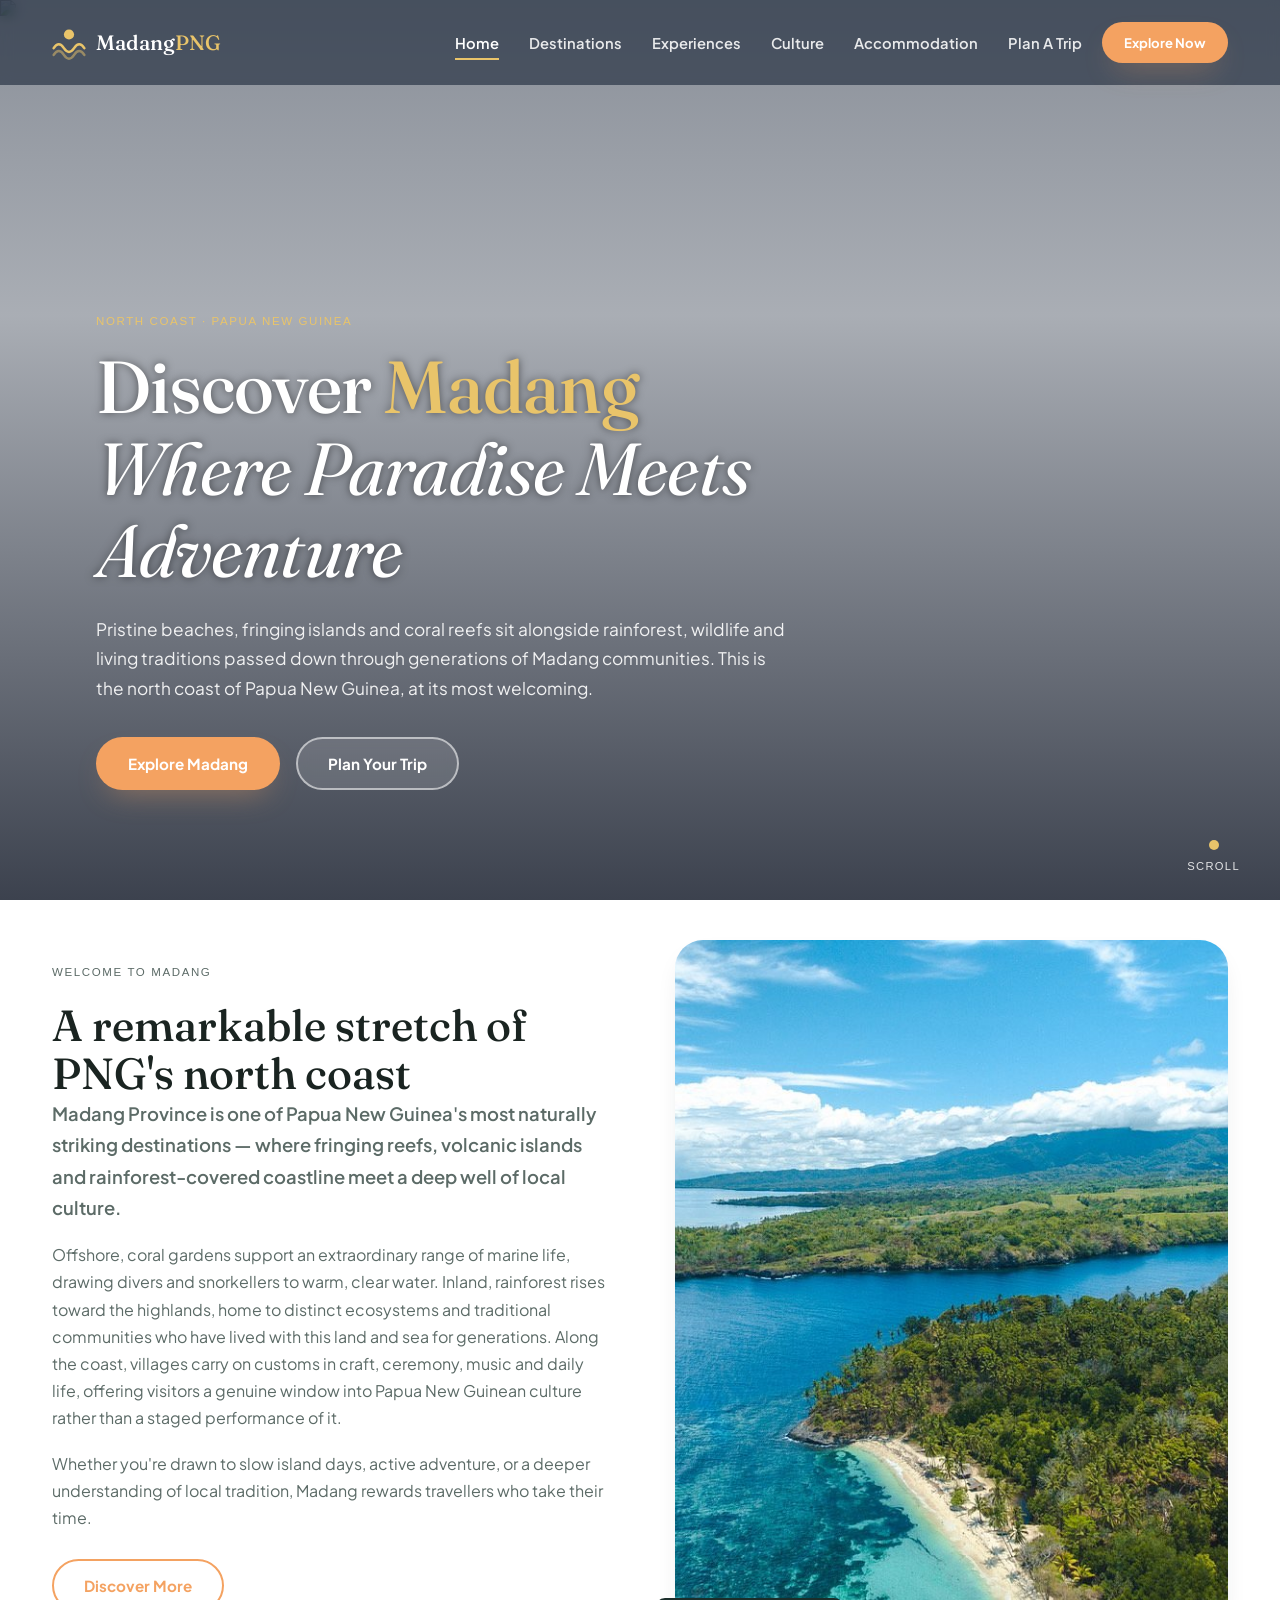
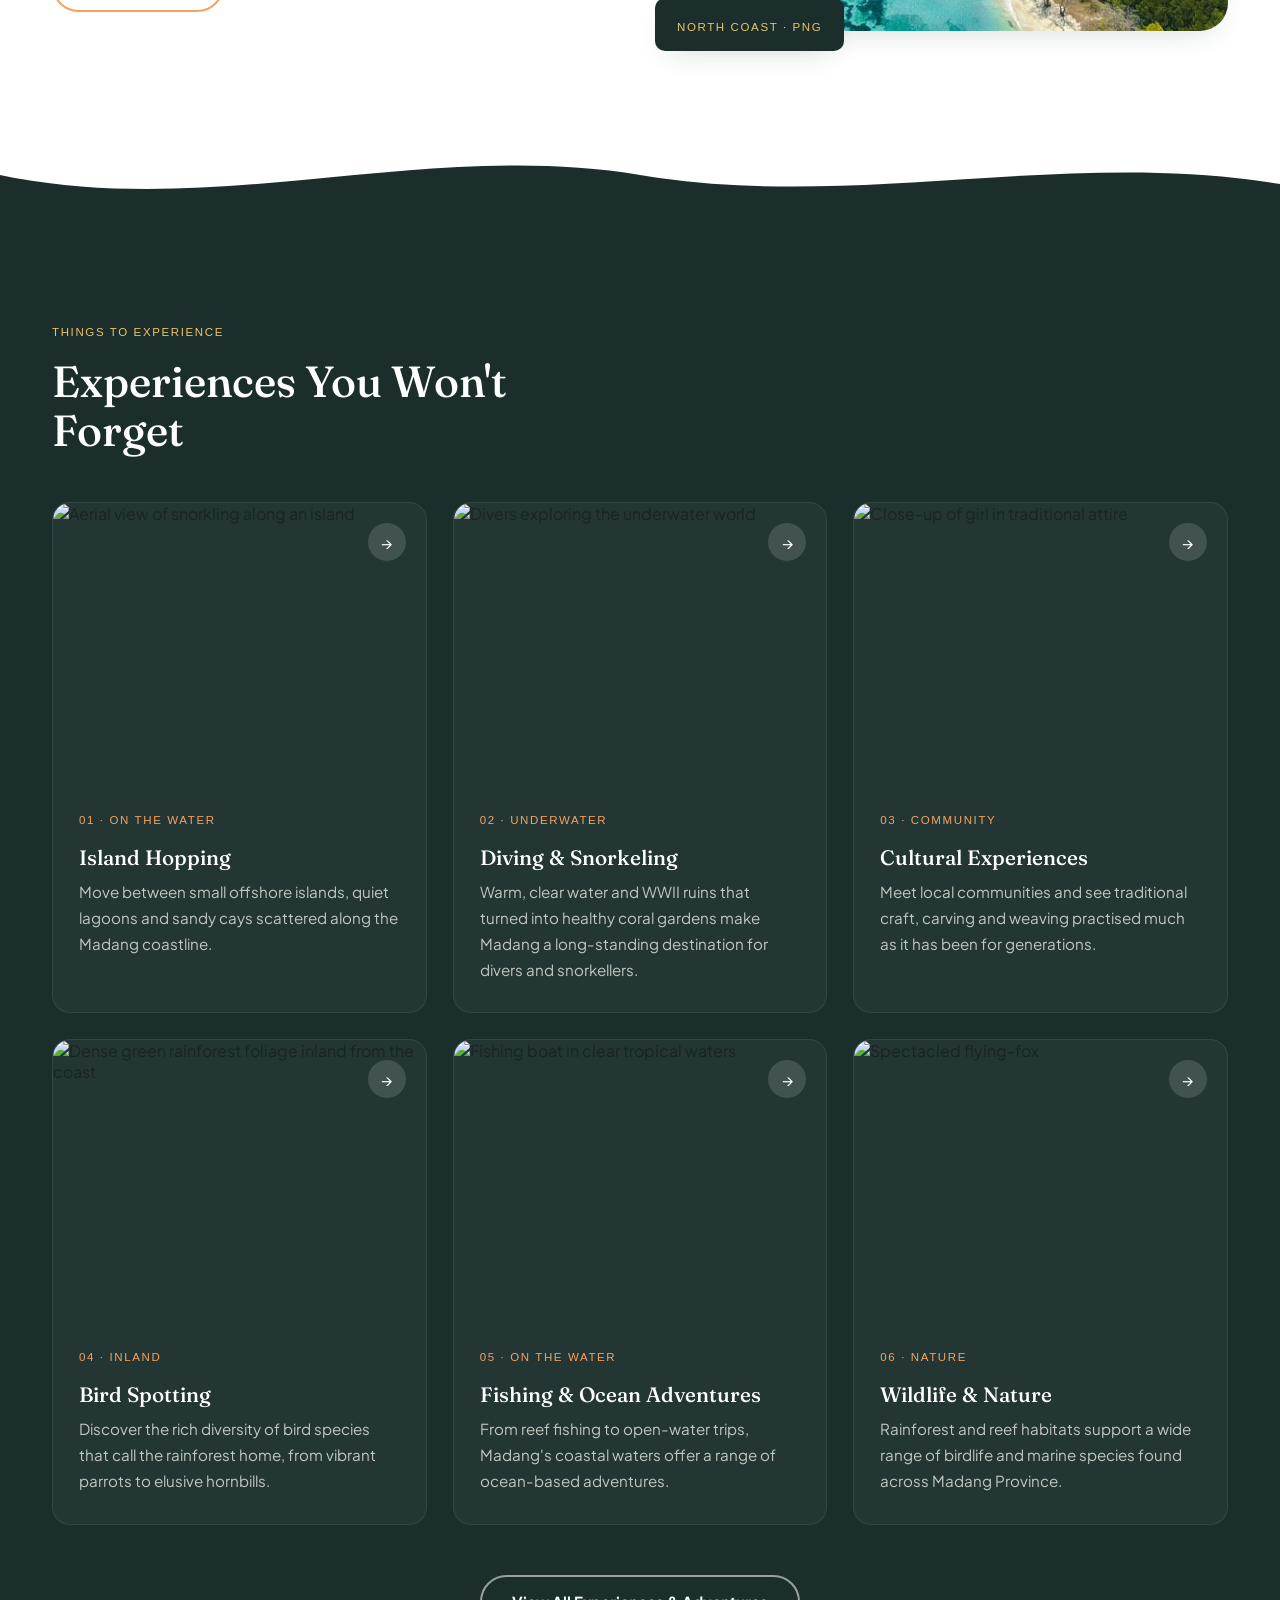
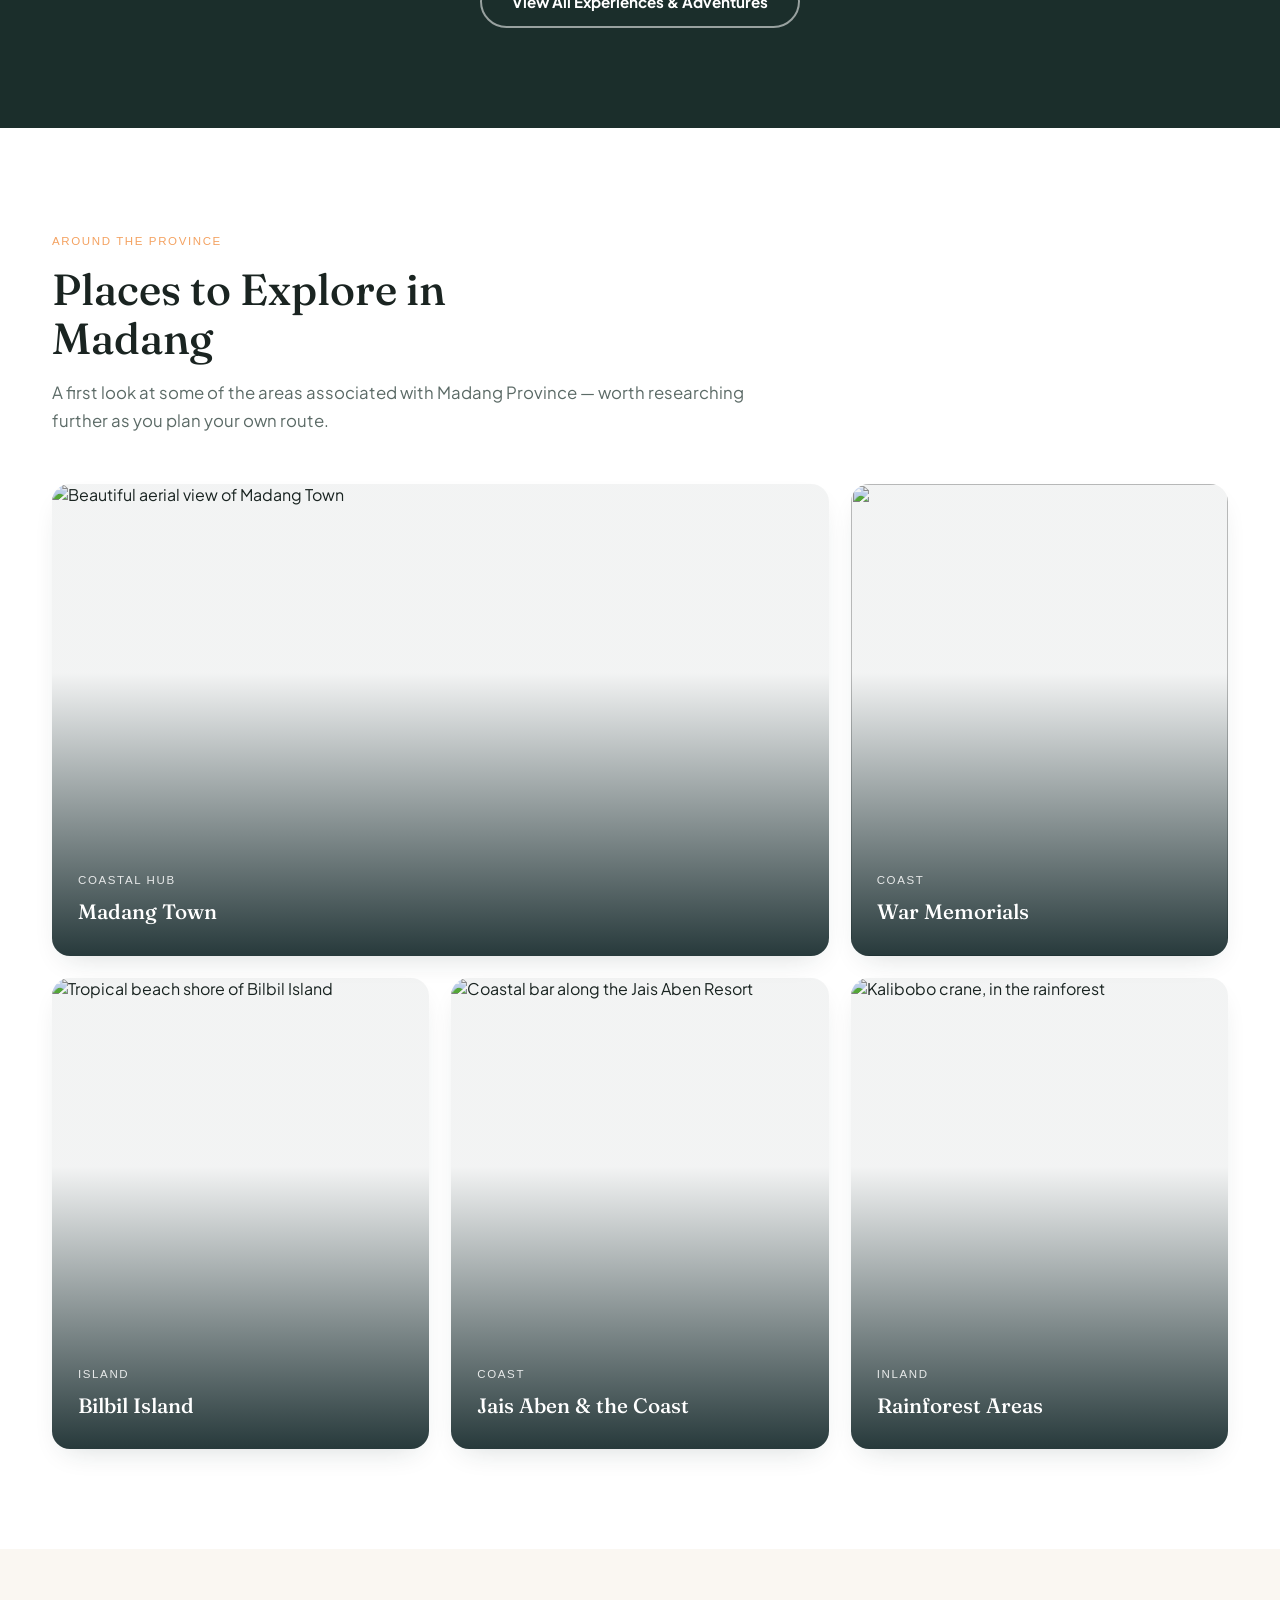
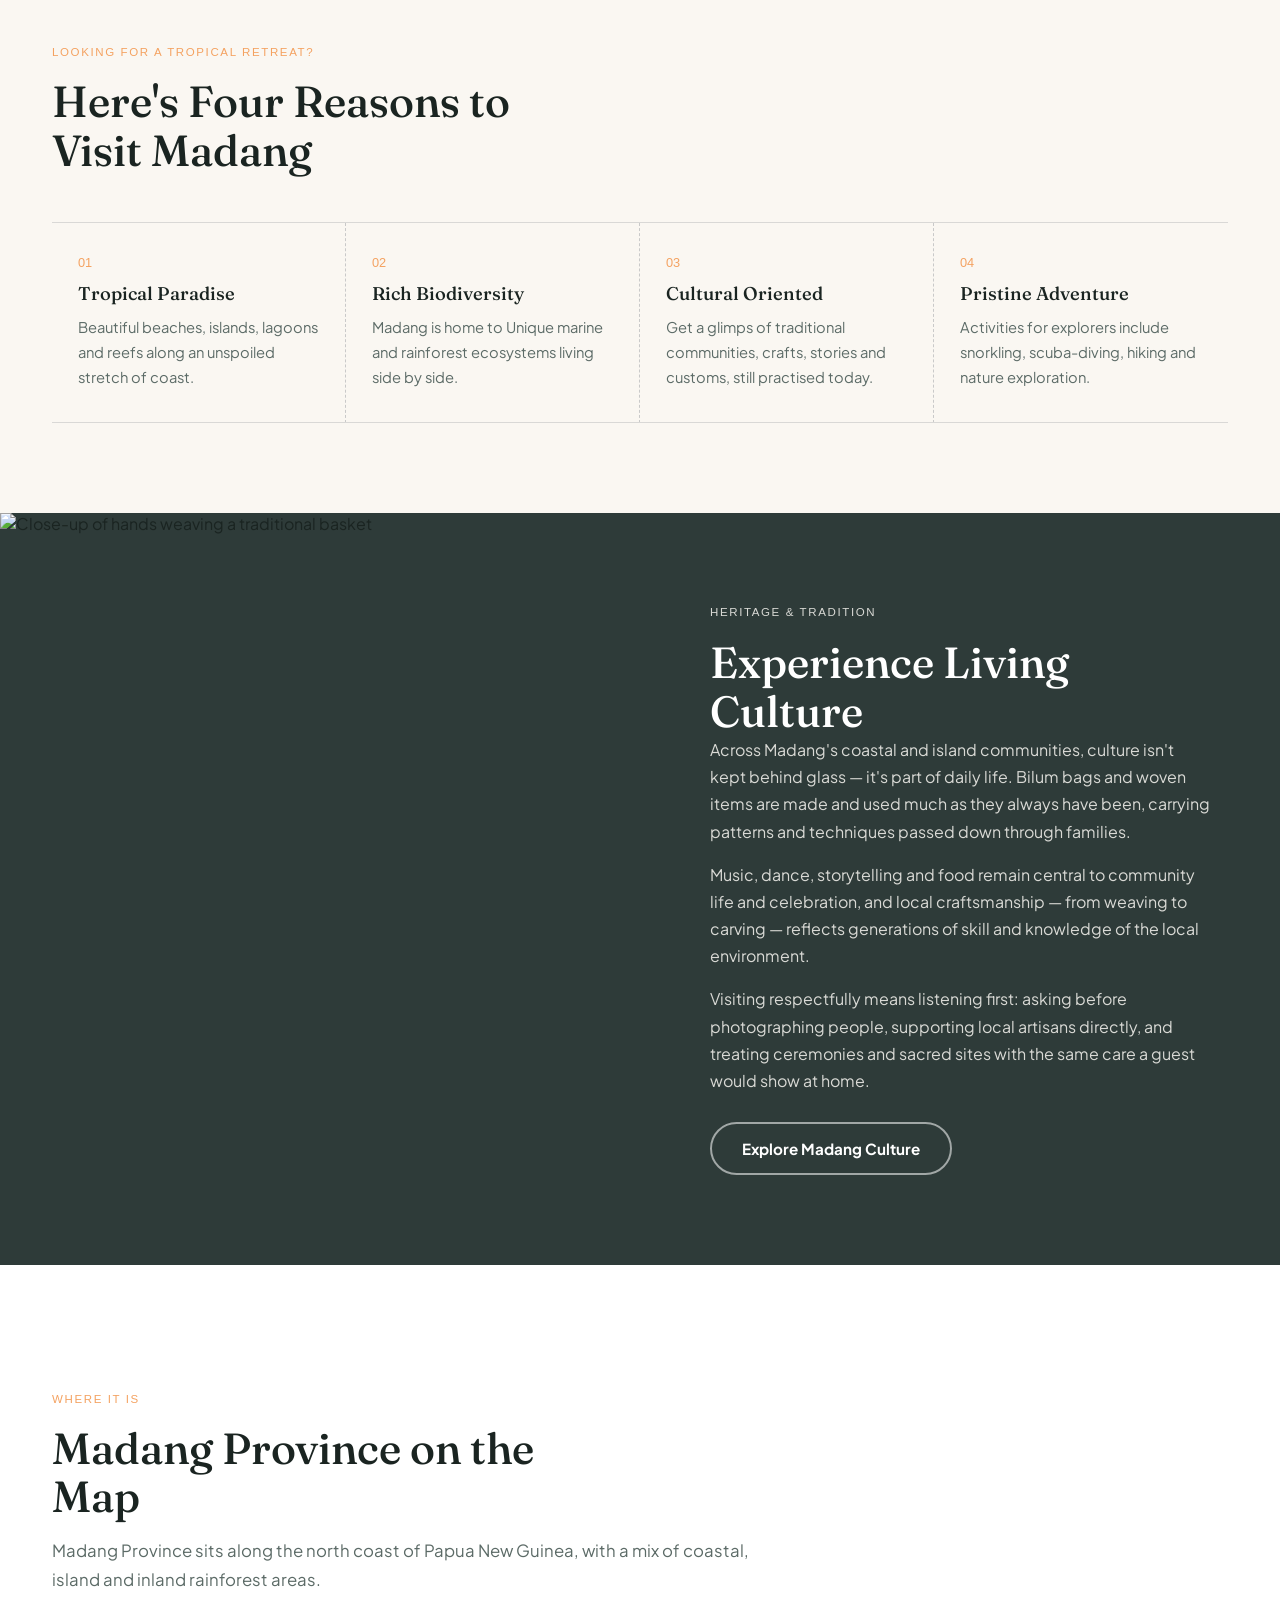
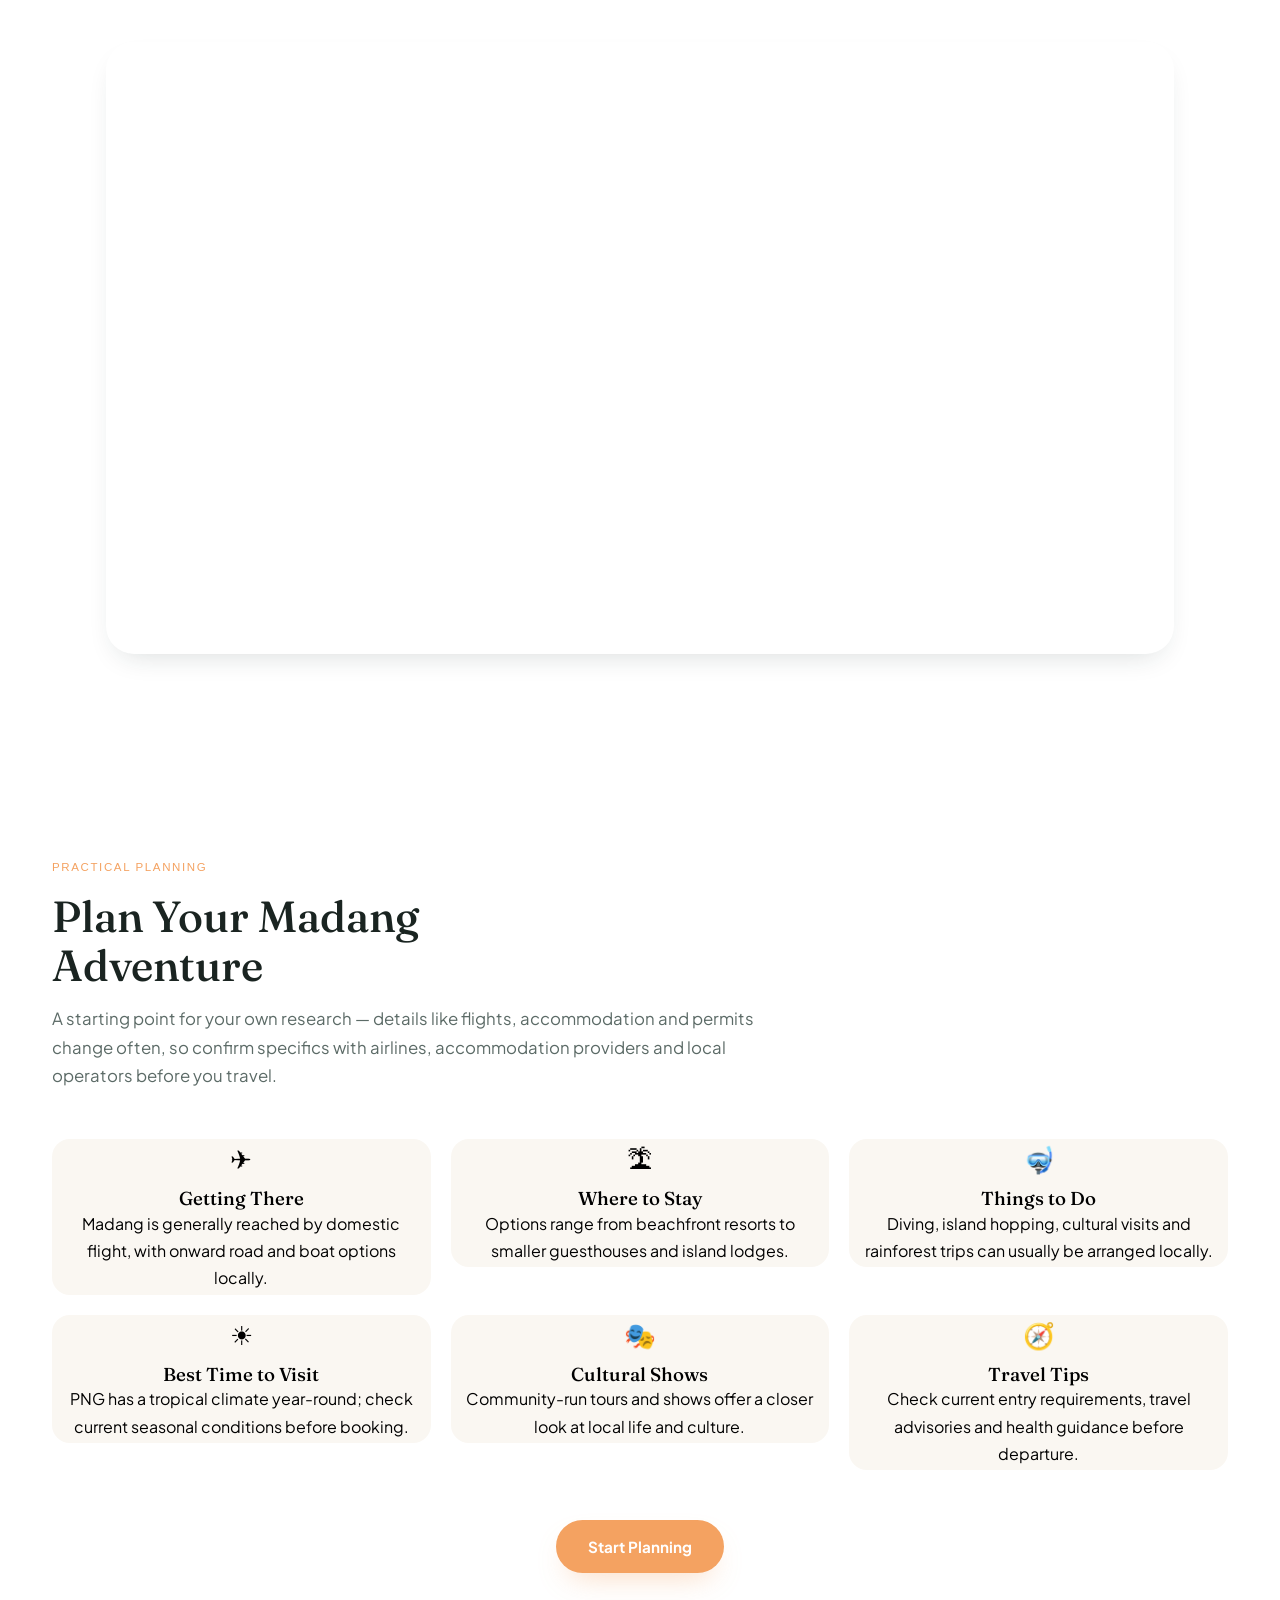
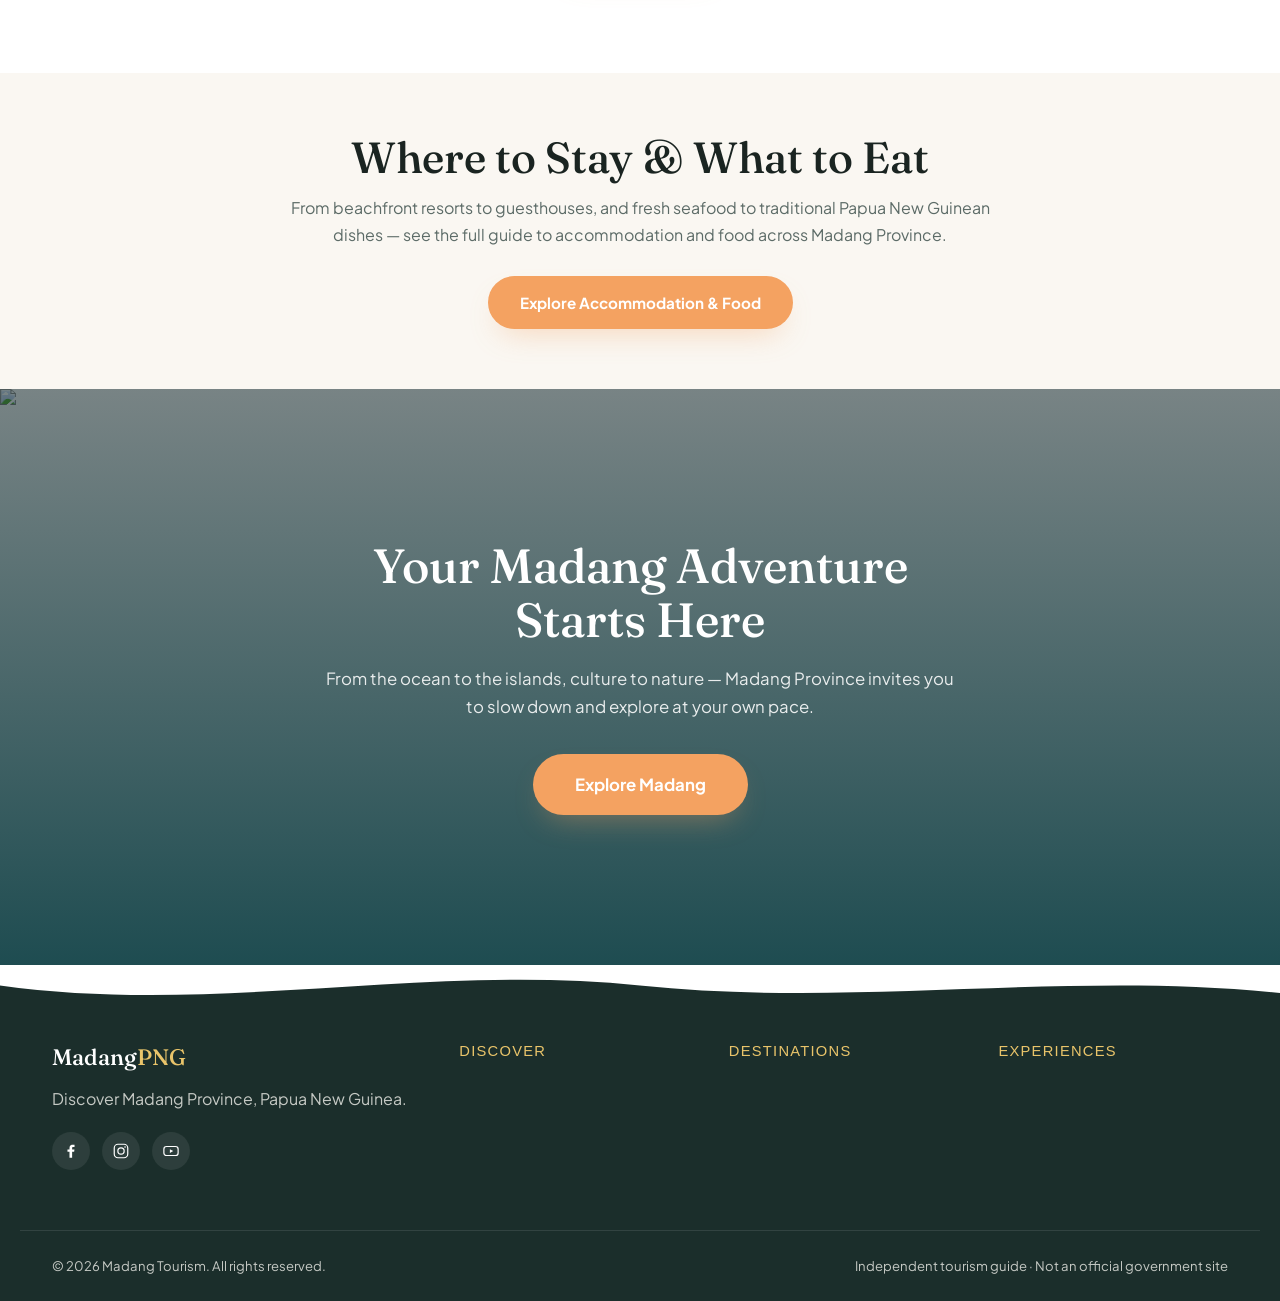
==== commit 0adf8e22: "Add files via upload" ====
--- a/index.html
+++ b/index.html
@@ -61,7 +61,7 @@
       <p class="hero__desc">Pristine beaches, fringing islands and coral reefs sit alongside rainforest, wildlife and living traditions passed down through generations of Madang communities. This is the north coast of Papua New Guinea, at its most welcoming.</p> <!-- Supporting paragraph describing Madang -->
       <div class="hero__actions"> <!-- Wrapper that lays the two hero buttons out side by side -->
         <a href="#discover" class="btn btn--coral">Explore Madang</a> <!-- Primary button scrolling to the About/Discover section -->
-        <a href="#plan" class="btn btn--ghost">Plan A Trip</a> <!-- Secondary, less prominent button scrolling to the Plan section -->
+        <a href="#plan" class="btn btn--ghost">Plan Your Trip</a> <!-- Secondary, less prominent button scrolling to the Plan section -->
       </div> <!-- Closes hero actions wrapper -->
     </div> <!-- Closes hero content wrapper -->
 
@@ -318,36 +318,52 @@
       </div> <!-- Closes heading block -->
 
       <div class="plan-grid" id="planGrid"> <!-- Grid of six clickable planning cards; id referenced by JS -->
-        <button class="plan-card" data-plan="getting-there" aria-expanded="false"> <!-- Card 1 button; data-plan is the key JS uses to look up its detail text -->
+        <a href="https://www.google.com/travel/flights/flights-to-madang.html?gl=US&hl=en-US" target="_blank"> <!--Takes you to googlr flights -->
+          <button class="plan-card" data-plan="getting-there" aria-expanded="false"> <!-- Card 1 button; data-plan is the key JS uses to look up its detail text -->
           <span class="plan-card__icon" aria-hidden="true">✈</span> <!-- Emoji icon representing air travel -->
           <h3>Getting There</h3> <!-- Card title -->
           <p>Madang is generally reached by domestic flight, with onward road and boat options locally.</p> <!-- Card summary text -->
-        </button> <!-- Closes card 1 -->
+          </button> <!-- Closes card 1 -->
+        </a>
+        
+        <a href="accommodation.html#stay" class="plan-card-link"> <!-- Wraps the second card in a link to the Accommodation page -->
         <button class="plan-card" data-plan="where-to-stay" aria-expanded="false"> <!-- Card 2 button -->
           <span class="plan-card__icon" aria-hidden="true">🏝</span> <!-- Emoji icon representing accommodation -->
           <h3>Where to Stay</h3> <!-- Card title -->
           <p>Options range from beachfront resorts to smaller guesthouses and island lodges.</p> <!-- Card summary text -->
         </button> <!-- Closes card 2 -->
+        </a>
+
+        <a href="experiences.html#nature-wildlife"> <!-- Wraps the third card in a link to the Experiences page -->
         <button class="plan-card" data-plan="things-to-do" aria-expanded="false"> <!-- Card 3 button -->
           <span class="plan-card__icon" aria-hidden="true">🤿</span> <!-- Emoji icon representing activities -->
           <h3>Things to Do</h3> <!-- Card title -->
           <p>Diving, island hopping, cultural visits and rainforest trips can usually be arranged locally.</p> <!-- Card summary text -->
         </button> <!-- Closes card 3 -->
+        </a>
+        <a href="experiences.html#best-time"> <!-- Wraps the fourth card in a link to the Experiences page -->
         <button class="plan-card" data-plan="best-time" aria-expanded="false"> <!-- Card 4 button -->
           <span class="plan-card__icon" aria-hidden="true">☀</span> <!-- Emoji icon representing climate/season -->
           <h3>Best Time to Visit</h3> <!-- Card title -->
           <p>PNG has a tropical climate year-round; check current seasonal conditions before booking.</p> <!-- Card summary text -->
         </button> <!-- Closes card 4 -->
+        </a>
+
+        <a href="culture.html#music-dance"> <!-- Wraps the fifth card in a link to the Experiences page -->
         <button class="plan-card" data-plan="local-experiences" aria-expanded="false"> <!-- Card 5 button -->
           <span class="plan-card__icon" aria-hidden="true">🎭</span> <!-- Emoji icon representing culture/experiences -->
-          <h3>Local Experiences</h3> <!-- Card title -->
-          <p>Community-run tours and homestays offer a closer look at local life and culture.</p> <!-- Card summary text -->
+          <h3>Cultural Shows</h3> <!-- Card title -->
+          <p>Community-run tours and shows offer a closer look at local life and culture.</p> <!-- Card summary text -->
         </button> <!-- Closes card 5 -->
+        </a>
+        
+        <a href="experiences.html#travel-tips"> <!-- Wraps the sixth card in a link to the Experiences page -->
         <button class="plan-card" data-plan="travel-tips" aria-expanded="false"> <!-- Card 6 button -->
           <span class="plan-card__icon" aria-hidden="true">🧭</span> <!-- Emoji icon representing general travel tips -->
           <h3>Travel Tips</h3> <!-- Card title -->
           <p>Check current entry requirements, travel advisories and health guidance before departure.</p> <!-- Card summary text -->
         </button> <!-- Closes card 6 -->
+        </a>
       </div> <!-- Closes plan grid -->
 
       <div class="plan-detail" id="planDetail" hidden></div> <!-- Empty panel that JS fills with expanded detail text when a plan card is clicked; hidden by default -->
--- a/style.css
+++ b/style.css
@@ -38,7 +38,7 @@
   /* Type */
   --font-display: "Fraunces", Georgia, serif; /* serif font used for headings; Georgia is the fallback if Fraunces fails to load */
   --font-body: "Plus Jakarta Sans", -apple-system, BlinkMacSystemFont, sans-serif; /* sans-serif font used for paragraphs and UI text */
-  --font-mono: "Space Mono", "Courier New", monospace; /* monospace font used for labels, metadata and compact UI text */
+  --font-family: "Quicksand", "Nunito", sans-serif; /*Eyebrow font type */
   --font-cooper: "Cooper Black", Cooper, Georgia, serif; /* heavy serif font used for bold headlines/eyebrows for a playful, retro feel */
 
   /* Layout */
@@ -101,7 +101,7 @@
 /* ================= TYPE UTILITIES ================= */
 .eyebrow {
   display: inline-block; /* lets the eyebrow label sit on its own line with block-like spacing while staying inline-sized */
-  font-family: var(--font-mono); /* uses the monospace font for a label/data feel */
+  font-family: var(--font-family); /* uses the monospace font for a label/data feel */
   font-size: 0.72rem; /* small text size */
   letter-spacing: 0.14em; /* wide letter spacing for an uppercase-label look */
   text-transform: uppercase; /* forces the text to render in capital letters */
@@ -270,7 +270,7 @@
 .hero__scroll {
   position: absolute; bottom: 28px; right: 40px; z-index: 1; /* pins the scroll indicator to the bottom-right of the hero */
   display: flex; flex-direction: column; align-items: center; gap: 10px; /* stacks the dot above its label, centered */
-  color: rgba(255,255,255,0.85); font-family: var(--font-mono); font-size: 0.7rem; letter-spacing: 0.12em; text-transform: uppercase; /* small uppercase mono label styling */
+  color: rgba(255,255,255,0.85); font-family: var(--font-family); font-size: 0.7rem; letter-spacing: 0.12em; text-transform: uppercase; /* small uppercase mono label styling */
 }
 .hero__scroll-dot {
   width: 10px; height: 10px; border-radius: 50%; background: var(--tide); /* a small turquoise circle */
@@ -376,7 +376,7 @@
 }
 .why-entry:last-child { border-right: none; } /* removes the divider after the final entry so it doesn't dangle */
 .why-entry__mark {
-  font-family: var(--font-mono); font-size: 0.8rem; color: var(--coral); display: block; margin-bottom: 14px; /* small coral mono "log number" label above each entry heading */
+  font-family: var(--font-family); font-size: 0.8rem; color: var(--coral); display: block; margin-bottom: 14px; /* small coral mono "log number" label above each entry heading */
 }
 .why-entry h3 { font-size: 1.15rem; margin-bottom: 10px; } /* entry heading size and spacing */
 .why-entry p { color: var(--ink-soft); font-size: 0.92rem; } /* muted entry description text */
@@ -429,7 +429,7 @@
 }
 .plan-card__summary::-webkit-details-marker { display: none; } /* removes Safari/Chrome's default triangle marker so the custom one below can take its place */
 .plan-card__summary::after {
-  content: "+"; position: absolute; top: 26px; right: 22px; font-family: var(--font-mono); font-size: 1.2rem; color: var(--coral); /* a small "+" indicator standing in for the old chevron/expand cue */
+  content: "+"; position: absolute; top: 26px; right: 22px; font-family: var(--font-family); font-size: 1.2rem; color: var(--coral); /* a small "+" indicator standing in for the old chevron/expand cue */
   transition: transform 0.3s var(--ease); /* animates the rotation below */
 }
 .plan-card[open] .plan-card__summary::after { transform: rotate(45deg); } /* rotates the "+" into an "×" shape once the card is open, using the native [open] attribute — no JS needed */
@@ -470,7 +470,7 @@
 .accordion__trigger::-webkit-details-marker { display: none; } /* removes Safari/Chrome's default triangle marker so the custom "+" icon below can take its place */
 .accordion__trigger h3 { font: inherit; color: inherit; margin: 0; } /* the question text sits inside an <h3> for document-outline/screen-reader navigation purposes, but should look identical to plain text on the summary */
 .accordion__icon {
-  font-family: var(--font-mono); color: var(--coral); font-size: 1.3rem; flex-shrink: 0; margin-left: 16px; /* coral mono "+" icon that won't shrink and has space from the question text */
+  font-family: var(--font-family); color: var(--coral); font-size: 1.3rem; flex-shrink: 0; margin-left: 16px; /* coral mono "+" icon that won't shrink and has space from the question text */
   transition: transform 0.3s var(--ease); /* smoothly animates the rotation when the answer opens */
 }
 .accordion__item[open] .accordion__icon { transform: rotate(45deg); } /* rotates the "+" into an "×" shape once the <details> is open, using the native [open] attribute — no JS needed */
@@ -497,7 +497,7 @@
   transition: background 0.3s var(--ease); /* smooth hover color transition */
 }
 .footer__social a:hover { background: var(--tide); color: var(--reef-deep); } /* inverts colors on hover for visual feedback */
-.footer__col h4 { font-family: var(--font-mono); font-size: 0.78rem; letter-spacing: 0.1em; text-transform: uppercase; color: var(--tide); margin-bottom: 18px; } /* small uppercase mono column heading in turquoise */
+.footer__col h4 { font-family: var(--font-family); font-size: 0.78rem; letter-spacing: 0.1em; text-transform: uppercase; color: var(--tide); margin-bottom: 18px; } /* small uppercase mono column heading in turquoise */
 .footer__col a { display: block; margin-bottom: 12px; font-size: 0.92rem; transition: color 0.25s var(--ease); } /* stacks footer links vertically with spacing and a smooth hover color change */
 .footer__col a:hover { color: #fff; } /* brightens footer links on hover */
 .footer__bottom {
@@ -625,7 +625,7 @@
 /* ---- Breadcrumb: small wayfinding trail under the nav on interior pages ---- */
 .breadcrumb {
   display: flex; align-items: center; gap: 8px; /* lays the crumb items out in a row */
-  font-family: var(--font-mono); font-size: 0.72rem; letter-spacing: 0.08em; text-transform: uppercase; /* small mono label styling matching the eyebrow style */
+  font-family: var(--font-family); font-size: 0.72rem; letter-spacing: 0.08em; text-transform: uppercase; /* small mono label styling matching the eyebrow style */
   color: rgba(255,255,255,0.75); position: relative; z-index: 1; /* sits above the hero image/overlay */
 }
 .breadcrumb a { color: rgba(255,255,255,0.75); transition: color 0.25s var(--ease); } /* muted link color with a smooth hover transition */
@@ -660,7 +660,7 @@
 }
 .tag {
   display: inline-flex; align-items: center; padding: 8px 18px; border-radius: 100px; /* pill shape */
-  background: var(--sand); color: var(--lagoon); font-family: var(--font-mono); font-size: 0.75rem; /* sandy background with mono teal text, matching the eyebrow/mono styling elsewhere */
+  background: var(--sand); color: var(--lagoon); font-family: var(--font-family); font-size: 0.75rem; /* sandy background with mono teal text, matching the eyebrow/mono styling elsewhere */
   letter-spacing: 0.04em; border: 1px solid rgba(16,88,90,0.15); /* faint border to define the pill edge */
 }
 .tag--light { background: rgba(255,255,255,0.1); color: #fff; border-color: rgba(255,255,255,0.3); } /* variant used for tag rows over dark sections */
